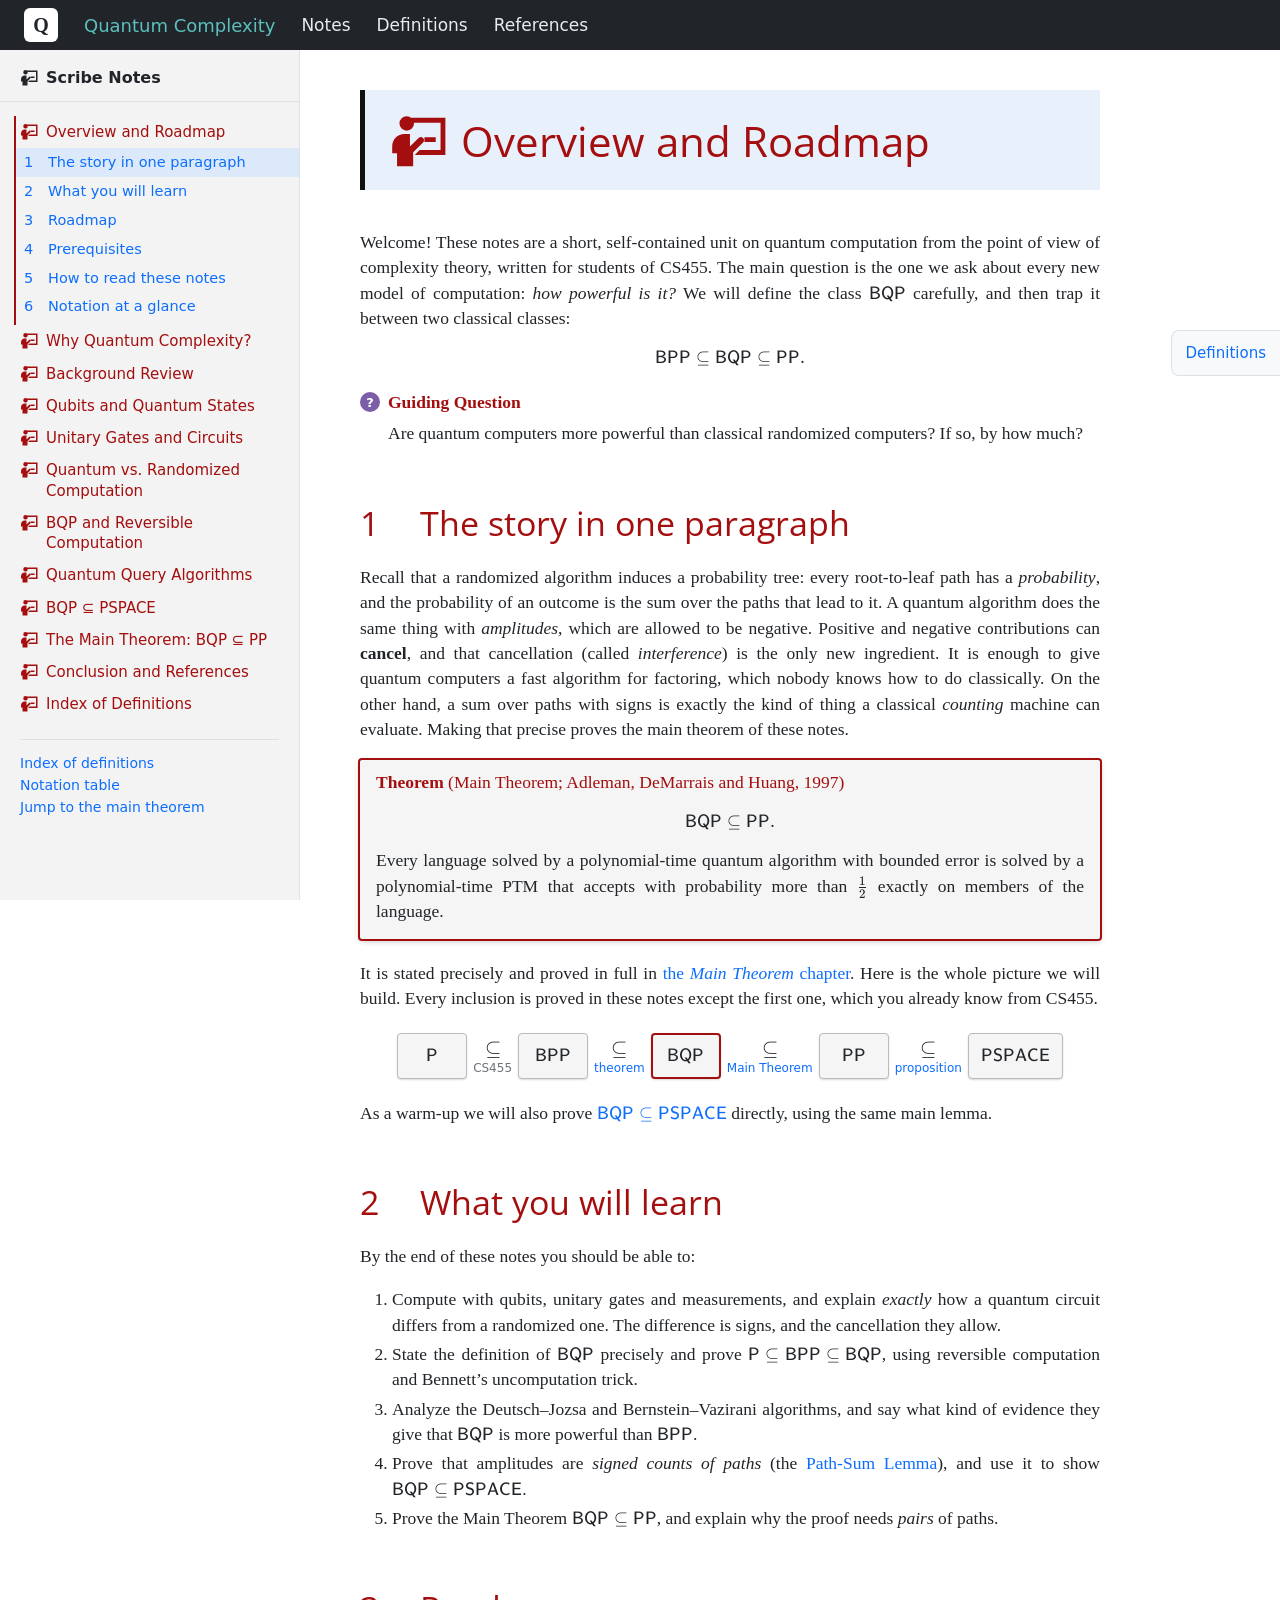
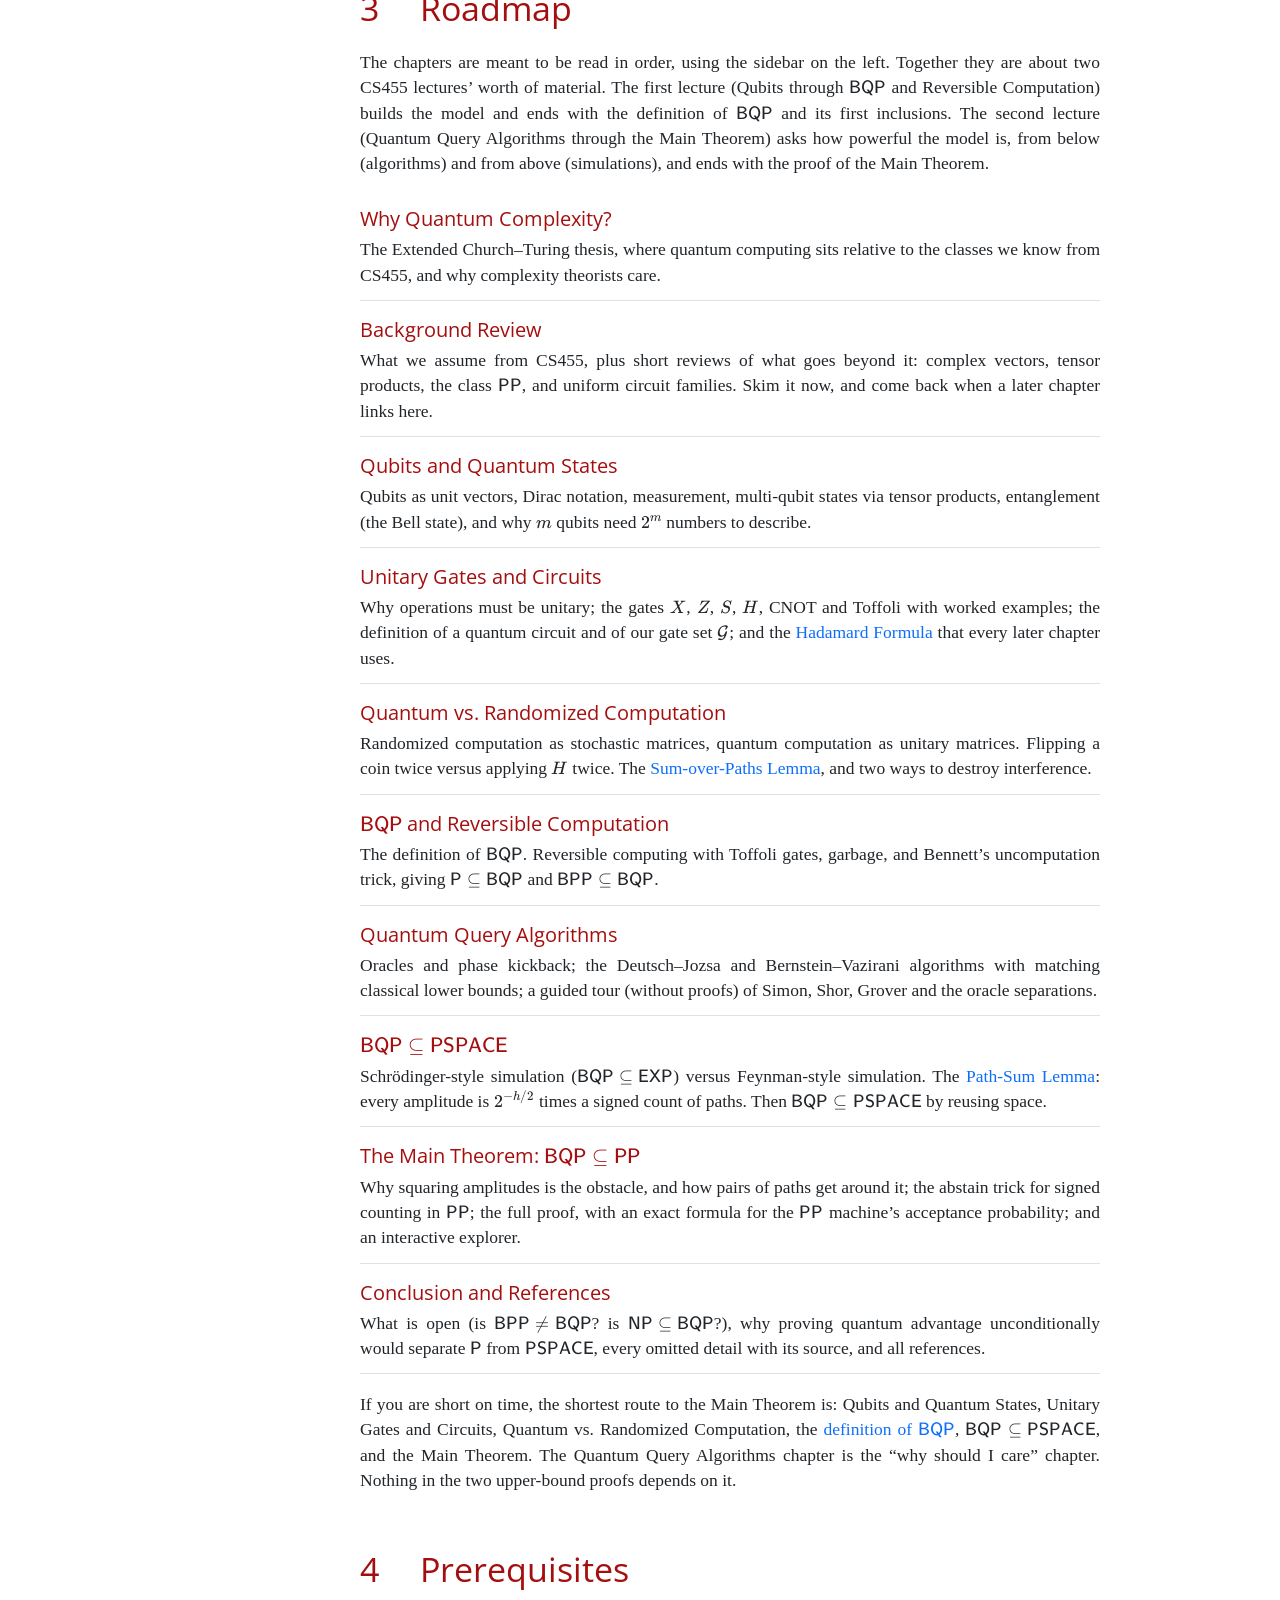
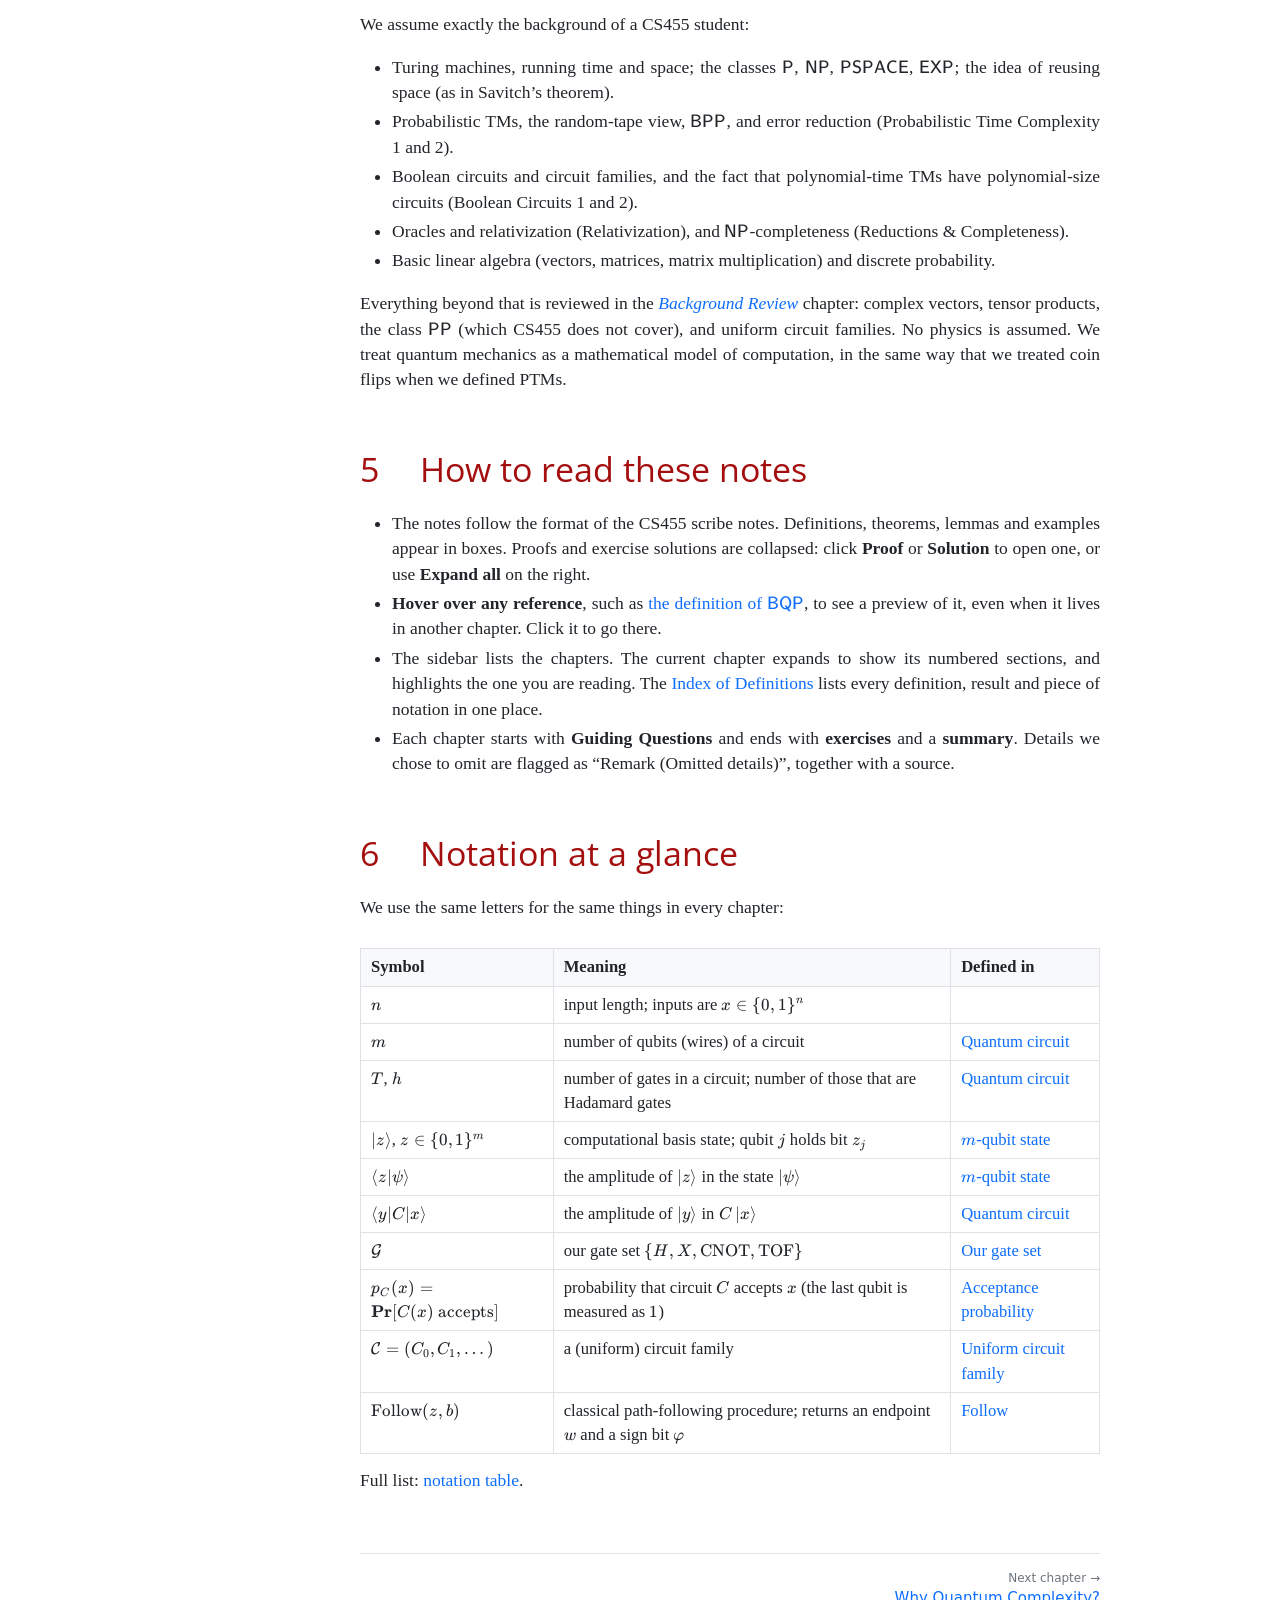
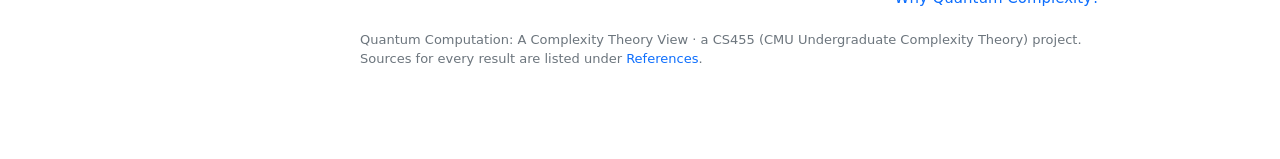
==== index.html @ de3cafcd "Remove scribe byline from chapter banners Co-Authored-By: Claude Opus 5.5 <noreply@anthropic.com> Cl" ====
<!DOCTYPE html>
<html lang="en">
<head>
  <meta charset="UTF-8">
  <meta name="viewport" content="width=device-width, initial-scale=1.0">
  <title>Quantum Computation: A Complexity Theory View</title>
  <link rel="icon" href="data:,">
  <link rel="stylesheet" href="assets/katex/katex.min.css">
  <link rel="stylesheet" href="assets/site.css?v=3">
  <script defer src="assets/katex/katex.min.js"></script>
  <script defer src="assets/katex/contrib/auto-render.min.js"></script>
  <script defer src="assets/site.js?v=3"></script>
</head>
<body>
<main><div class="content">

<header class="chapter-banner"><h1>Overview and Roadmap</h1></header>

<p>Welcome! These notes are a short, self-contained unit on quantum computation from the point of view of complexity theory, written for students of CS455. The main question is the one we ask about every new model of computation: <em>how powerful is it?</em> We will define the class $\mathsf{BQP}$ carefully, and then trap it between two classical classes:
$$\mathsf{BPP}\subseteq\mathsf{BQP}\subseteq\mathsf{PP}.$$</p>

<div class="box guide"><div class="box-title"><span class="label">Guiding Question</span></div><p>Are quantum computers more powerful than classical randomized computers? If so, by how much?</p></div>

<h2 id="story">The story in one paragraph</h2>
<p>
Recall that a randomized algorithm induces a probability tree: every root-to-leaf path has a <em>probability</em>, and the probability of an outcome is the sum over the paths that lead to it.
A quantum algorithm does the same thing with <em>amplitudes</em>, which are allowed to be negative. Positive and negative contributions can <strong>cancel</strong>, and that cancellation
(called <em>interference</em>) is the only new ingredient. It is enough to give quantum computers a fast algorithm for factoring, which nobody knows how to do classically.
On the other hand, a sum over paths with signs is exactly the kind of thing a classical <em>counting</em> machine can evaluate. Making that precise proves the main theorem of these notes.
</p>

<div class="box thm centerpiece" id="thm-main-preview">
  <div class="box-title"><span class="label">Theorem</span> <span class="name">(Main Theorem; Adleman, DeMarrais and Huang, 1997)</span></div>
  <p>$$\mathsf{BQP} \subseteq \mathsf{PP}.$$ Every language solved by a polynomial-time quantum algorithm with bounded error is
  solved by a polynomial-time PTM that accepts with probability more than $\tfrac12$ exactly on members of the language.</p>
</div>
<p>It is stated precisely and proved in full in <a href="pp.html">the <em>Main Theorem</em> chapter</a>. Here is the whole picture we will build. Every inclusion is proved in these notes except the first one, which you already know from CS455.</p>

<div class="chain" aria-label="P is contained in BPP, contained in BQP, contained in PP, contained in PSPACE">
  <div class="cls">$\mathsf{P}$</div>
  <div class="sub"><span class="sym">$\subseteq$</span>CS455</div>
  <div class="cls">$\mathsf{BPP}$</div>
  <div class="sub"><span class="sym">$\subseteq$</span><a href="bqp.html#thm-bpp-bqp">theorem</a></div>
  <div class="cls q">$\mathsf{BQP}$</div>
  <div class="sub star"><span class="sym">$\subseteq$</span><a href="pp.html#thm-main">Main Theorem</a></div>
  <div class="cls">$\mathsf{PP}$</div>
  <div class="sub"><span class="sym">$\subseteq$</span><a href="background.html#prop-pp-pspace">proposition</a></div>
  <div class="cls">$\mathsf{PSPACE}$</div>
</div>
<p>As a warm-up we will also prove <a href="pspace.html#thm-pspace">$\mathsf{BQP}\subseteq\mathsf{PSPACE}$</a> directly, using the same main lemma.</p>

<h2 id="what-you-learn">What you will learn</h2>
<p>By the end of these notes you should be able to:</p>
<ol>
  <li>Compute with qubits, unitary gates and measurements, and explain <em>exactly</em> how a quantum circuit differs from a randomized one. The difference is signs, and the cancellation they allow.</li>
  <li>State the definition of $\mathsf{BQP}$ precisely and prove $\mathsf{P} \subseteq \mathsf{BPP} \subseteq \mathsf{BQP}$, using reversible computation and Bennett&rsquo;s uncomputation trick.</li>
  <li>Analyze the Deutsch&ndash;Jozsa and Bernstein&ndash;Vazirani algorithms, and say what kind of evidence they give that $\mathsf{BQP}$ is more powerful than $\mathsf{BPP}$.</li>
  <li>Prove that amplitudes are <em>signed counts of paths</em> (the <a href="pspace.html#lem-pathsum">Path-Sum Lemma</a>), and use it to show $\mathsf{BQP} \subseteq \mathsf{PSPACE}$.</li>
  <li>Prove the Main Theorem $\mathsf{BQP} \subseteq \mathsf{PP}$, and explain why the proof needs <em>pairs</em> of paths.</li>
</ol>

<h2 id="roadmap">Roadmap</h2>
<p>
The chapters are meant to be read in order, using the sidebar on the left. Together they are about two CS455 lectures&rsquo; worth of material.
The first lecture (Qubits through $\mathsf{BQP}$ and Reversible Computation) builds the model and ends with the definition of $\mathsf{BQP}$ and its first inclusions.
The second lecture (Quantum Query Algorithms through the Main Theorem) asks how powerful the model is, from below (algorithms) and from above (simulations), and ends with the proof of the Main Theorem.
</p>

<ol class="outline">
  <li><h4><a href="intro.html">Why Quantum Complexity?</a></h4>
    <p>The Extended Church&ndash;Turing thesis, where quantum computing sits relative to the classes we know from CS455, and why complexity theorists care.</p></li>
  <li><h4><a href="background.html">Background Review</a></h4>
    <p>What we assume from CS455, plus short reviews of what goes beyond it: complex vectors, tensor products, the class $\mathsf{PP}$, and uniform circuit families. Skim it now, and come back when a later chapter links here.</p></li>
  <li><h4><a href="states.html">Qubits and Quantum States</a></h4>
    <p>Qubits as unit vectors, Dirac notation, measurement, multi-qubit states via tensor products, entanglement (the Bell state), and why $m$ qubits need $2^m$ numbers to describe.</p></li>
  <li><h4><a href="gates.html">Unitary Gates and Circuits</a></h4>
    <p>Why operations must be unitary; the gates $X$, $Z$, $S$, $H$, CNOT and Toffoli with worked examples; the definition of a quantum circuit and of our gate set $\mathcal G$; and the <a href="gates.html#lem-hadamard">Hadamard Formula</a> that every later chapter uses.</p></li>
  <li><h4><a href="interference.html">Quantum vs. Randomized Computation</a></h4>
    <p>Randomized computation as stochastic matrices, quantum computation as unitary matrices. Flipping a coin twice versus applying $H$ twice. The <a href="interference.html#lem-paths">Sum-over-Paths Lemma</a>, and two ways to destroy interference.</p></li>
  <li><h4><a href="bqp.html">$\mathsf{BQP}$ and Reversible Computation</a></h4>
    <p>The definition of $\mathsf{BQP}$. Reversible computing with Toffoli gates, garbage, and Bennett&rsquo;s uncomputation trick, giving $\mathsf{P}\subseteq\mathsf{BQP}$ and $\mathsf{BPP}\subseteq\mathsf{BQP}$.</p></li>
  <li><h4><a href="algorithms.html">Quantum Query Algorithms</a></h4>
    <p>Oracles and phase kickback; the Deutsch&ndash;Jozsa and Bernstein&ndash;Vazirani algorithms with matching classical lower bounds; a guided tour (without proofs) of Simon, Shor, Grover and the oracle separations.</p></li>
  <li><h4><a href="pspace.html">$\mathsf{BQP}\subseteq\mathsf{PSPACE}$</a></h4>
    <p>Schr&ouml;dinger-style simulation ($\mathsf{BQP}\subseteq\mathsf{EXP}$) versus Feynman-style simulation. The <a href="pspace.html#lem-pathsum">Path-Sum Lemma</a>: every amplitude is $2^{-h/2}$ times a signed count of paths. Then $\mathsf{BQP}\subseteq\mathsf{PSPACE}$ by reusing space.</p></li>
  <li><h4><a href="pp.html">The Main Theorem: $\mathsf{BQP}\subseteq\mathsf{PP}$</a></h4>
    <p>Why squaring amplitudes is the obstacle, and how pairs of paths get around it; the abstain trick for signed counting in $\mathsf{PP}$; the full proof, with an exact formula for the $\mathsf{PP}$ machine&rsquo;s acceptance probability; and an interactive explorer.</p></li>
  <li><h4><a href="conclusion.html">Conclusion and References</a></h4>
    <p>What is open (is $\mathsf{BPP} \ne \mathsf{BQP}$? is $\mathsf{NP}\subseteq\mathsf{BQP}$?), why proving quantum advantage unconditionally would separate $\mathsf{P}$ from $\mathsf{PSPACE}$, every omitted detail with its source, and all references.</p></li>
</ol>
<p>If you are short on time, the shortest route to the Main Theorem is: Qubits and Quantum States, Unitary Gates and Circuits, Quantum vs. Randomized Computation, the <a href="bqp.html#def-bqp">definition of $\mathsf{BQP}$</a>, $\mathsf{BQP}\subseteq\mathsf{PSPACE}$, and the Main Theorem.
The Quantum Query Algorithms chapter is the &ldquo;why should I care&rdquo; chapter. Nothing in the two upper-bound proofs depends on it.</p>

<h2 id="prerequisites">Prerequisites</h2>
<p>We assume exactly the background of a CS455 student:</p>
<ul>
  <li>Turing machines, running time and space; the classes $\mathsf{P}$, $\mathsf{NP}$, $\mathsf{PSPACE}$, $\mathsf{EXP}$; the idea of reusing space (as in Savitch&rsquo;s theorem).</li>
  <li>Probabilistic TMs, the random-tape view, $\mathsf{BPP}$, and error reduction (Probabilistic Time Complexity 1 and 2).</li>
  <li>Boolean circuits and circuit families, and the fact that polynomial-time TMs have polynomial-size circuits (Boolean Circuits 1 and 2).</li>
  <li>Oracles and relativization (Relativization), and $\mathsf{NP}$-completeness (Reductions &amp; Completeness).</li>
  <li>Basic linear algebra (vectors, matrices, matrix multiplication) and discrete probability.</li>
</ul>
<p>Everything beyond that is reviewed in the <a href="background.html"><em>Background Review</em></a> chapter: complex vectors, tensor products, the class $\mathsf{PP}$ (which CS455 does not cover), and uniform circuit families.
No physics is assumed. We treat quantum mechanics as a mathematical model of computation, in the same way that we treated coin flips when we defined PTMs.</p>

<h2 id="how-to-read">How to read these notes</h2>
<ul>
  <li>The notes follow the format of the CS455 scribe notes. Definitions, theorems, lemmas and examples appear in boxes. Proofs and exercise solutions are collapsed: click <strong>Proof</strong> or <strong>Solution</strong> to open one, or use <strong>Expand all</strong> on the right.</li>
  <li><strong>Hover over any reference</strong>, such as <a href="bqp.html#def-bqp">the definition of $\mathsf{BQP}$</a>, to see a preview of it, even when it lives in another chapter. Click it to go there.</li>
  <li>The sidebar lists the chapters. The current chapter expands to show its numbered sections, and highlights the one you are reading. The <a href="glossary.html">Index of Definitions</a> lists every definition, result and piece of notation in one place.</li>
  <li>Each chapter starts with <strong>Guiding Questions</strong> and ends with <strong>exercises</strong> and a <strong>summary</strong>. Details we chose to omit are flagged as &ldquo;Remark (Omitted details)&rdquo;, together with a source.</li>
</ul>

<h2 id="notation">Notation at a glance</h2>
<p>We use the same letters for the same things in every chapter:</p>
<div class="table-wrap"><table>
  <tr><th>Symbol</th><th>Meaning</th><th>Defined in</th></tr>
  <tr><td>$n$</td><td>input length; inputs are $x\in\{0,1\}^n$</td><td></td></tr>
  <tr><td>$m$</td><td>number of qubits (wires) of a circuit</td><td><a href="gates.html#def-circuit">Quantum circuit</a></td></tr>
  <tr><td>$T$, $h$</td><td>number of gates in a circuit; number of those that are Hadamard gates</td><td><a href="gates.html#def-circuit">Quantum circuit</a></td></tr>
  <tr><td>$\ket{z}$, $z\in\{0,1\}^m$</td><td>computational basis state; qubit $j$ holds bit $z_j$</td><td><a href="states.html#def-state">$m$-qubit state</a></td></tr>
  <tr><td>$\braket{z}{\psi}$</td><td>the amplitude of $\ket z$ in the state $\ket\psi$</td><td><a href="states.html#def-state">$m$-qubit state</a></td></tr>
  <tr><td>$\amp{y}{C}{x}$</td><td>the amplitude of $\ket y$ in $C\ket x$</td><td><a href="gates.html#def-circuit">Quantum circuit</a></td></tr>
  <tr><td>$\mathcal G$</td><td>our gate set $\{H, X, \mathrm{CNOT}, \mathrm{TOF}\}$</td><td><a href="gates.html#def-gateset">Our gate set</a></td></tr>
  <tr><td>$p_C(x) = \Pr[C(x)\text{ accepts}]$</td><td>probability that circuit $C$ accepts $x$ (the last qubit is measured as $1$)</td><td><a href="bqp.html#def-accept">Acceptance probability</a></td></tr>
  <tr><td>$\mathcal C = (C_0, C_1,\dots)$</td><td>a (uniform) circuit family</td><td><a href="background.html#def-uniform">Uniform circuit family</a></td></tr>
  <tr><td>$\mathrm{Follow}(z,b)$</td><td>classical path-following procedure; returns an endpoint $w$ and a sign bit $\varphi$</td><td><a href="pspace.html#def-follow">Follow</a></td></tr>
</table></div>
<p>Full list: <a href="glossary.html#notation">notation table</a>.</p>

</div></main>
</body>
</html>
---- assets/site.css ----
/* Quantum Computation: A Complexity Theory View
 * Styled after the CS455 Panda Notes scribe notes: dark top bar, chapter sidebar,
 * light-blue chapter banner, red numbered headings, gray statement boxes, collapsible proofs. */
@import url("https://fonts.googleapis.com/css2?family=Open+Sans:wght@400;600&display=swap");

:root {
  --red: #a40e0e;
  --blue: #0d6efd;
  --ink: #212529;
  --muted: #6c757d;
  --bar: #212529;
  --teal: #5bc0be;
  --side: #f3f3f3;
  --box: #f5f5f5;
  --banner: #e8f1fb;
  --line: #dee2e6;
  --purple: #7b5ea7;
  --pos: #1e7d46;
  --neg: #c0392b;
  --accent: var(--red);
  --text: var(--ink);
  --bg: #fff;
  --card: #f5f5f5;
  --border: #dee2e6;
  --accent-soft: rgba(13, 110, 253, 0.10);
  --heading-font: "Open Sans", "Segoe UI", system-ui, -apple-system, Roboto, "Helvetica Neue", Arial, sans-serif;
  --ui-font: system-ui, -apple-system, "Segoe UI", Roboto, "Helvetica Neue", Arial, sans-serif;
  --body-font: Times, "Times New Roman", "Nimbus Roman", serif;
  --bar-h: 50px;
  --side-w: 300px;
}
* { box-sizing: border-box; }
html { scroll-padding-top: calc(var(--bar-h) + 16px); }
body { margin: 0; background: #fff; color: var(--ink); font-family: var(--ui-font); font-size: 16px; }
a { color: var(--blue); text-decoration: none; }
a:hover { text-decoration: underline; }

/* ---------- top bar ---------- */
#topbar {
  position: fixed; top: 0; left: 0; right: 0; height: var(--bar-h); z-index: 40;
  background: var(--bar); display: flex; align-items: center; gap: 26px; padding: 0 24px;
  font-family: var(--ui-font);
}
#topbar .logo { width: 34px; height: 34px; border-radius: 6px; background: #fff; display: flex; align-items: center; justify-content: center; font-weight: 700; color: var(--bar); font-family: var(--body-font); font-size: 20px; }
#topbar .brand { color: var(--teal); font-size: 18px; font-weight: 500; }
#topbar a.nav { color: #e9ecef; font-size: 17px; }
#topbar a.nav:hover { color: #fff; text-decoration: none; }
#topbar .spacer { flex: 1; }
#menu-btn { display: none; background: none; border: 1px solid #555; color: #fff; border-radius: 6px; padding: 4px 10px; font-size: 15px; cursor: pointer; }

/* ---------- layout ---------- */
.layout { display: flex; padding-top: var(--bar-h); min-height: 100vh; }
#sidebar {
  width: var(--side-w); flex: 0 0 var(--side-w); background: var(--side);
  border-right: 1px solid var(--line); position: sticky; top: var(--bar-h);
  height: calc(100vh - var(--bar-h)); overflow-y: auto; padding: 0 0 40px; font-family: var(--ui-font); font-size: 15px;
}
#sidebar .side-head { display: flex; align-items: center; gap: 8px; font-weight: 600; font-size: 16px; padding: 18px 20px 14px; border-bottom: 1px solid var(--line); margin-bottom: 14px; }
#sidebar ul { list-style: none; margin: 0; padding: 0; }
#sidebar li.chap > a { display: flex; gap: 8px; align-items: flex-start; padding: 6px 12px 6px 20px; color: var(--red); line-height: 1.35; }
#sidebar li.chap > a svg { flex: 0 0 18px; margin-top: 2px; }
#sidebar li.chap > a:hover { text-decoration: none; background: rgba(0,0,0,.04); }
#sidebar li.chap.current { border-left: 2px solid var(--red); margin-left: 14px; }
#sidebar li.chap.current > a { padding-left: 4px; }
#sidebar ul.secs { padding: 0 0 4px 0; }
#sidebar ul.secs a { display: flex; gap: 10px; padding: 5px 8px 5px 8px; color: var(--blue); font-size: 14.5px; line-height: 1.3; }
#sidebar ul.secs a .n { min-width: 14px; }
#sidebar ul.secs a.active { background: #dbe9fb; }
#sidebar ul.secs a:hover { text-decoration: none; background: #e7f0fc; }
#sidebar .side-foot { margin: 18px 20px 0; padding-top: 12px; border-top: 1px solid var(--line); font-size: 14px; }
#sidebar .side-foot a { display: block; padding: 3px 0; }

main { flex: 1 1 auto; min-width: 0; padding: 40px 32px 90px; }
.content { max-width: 740px; margin: 0 auto 0 calc(max(0px, (100% - 740px) / 2 - 60px)); }

/* right floating tools (Expand all / Posts style) */
#rtools { position: fixed; right: 0; top: 330px; background: #f8f9fa; border: 1px solid var(--line); border-right: 0; border-radius: 8px 0 0 8px; padding: 10px 14px; font-size: 15px; z-index: 30; font-family: var(--ui-font); }
#rtools a { display: block; padding: 3px 0; cursor: pointer; }

@media (max-width: 1100px) { #rtools { display: none; } .content { margin: 0 auto; } }
@media (max-width: 900px) {
  #menu-btn { display: block; }
  #topbar a.nav.hide-sm { display: none; }
  #sidebar { position: fixed; z-index: 35; left: 0; transform: translateX(-100%); transition: transform .2s; box-shadow: 2px 0 12px rgba(0,0,0,.2); }
  body.nav-open #sidebar { transform: none; }
  main { padding: 28px 16px 64px; }
}

/* ---------- chapter banner ---------- */
.chapter-banner { background: var(--banner); border-left: 5px solid #111; padding: 26px 24px 22px; margin: 0 0 40px; display: grid; grid-template-columns: 58px 1fr; column-gap: 14px; align-items: center; }
.chapter-banner svg { grid-row: 1; color: var(--red); }
.chapter-banner h1 { grid-column: 2; margin: 0; font-family: var(--heading-font); font-weight: 400; color: var(--red); font-size: 2.6rem; line-height: 1.15; }
.chapter-banner .byline { grid-column: 2; font-family: var(--heading-font); color: #333; font-size: 1.05rem; margin-top: 12px; line-height: 1.6; }

/* ---------- body text ---------- */
.content { font-family: var(--body-font); font-size: 17.5px; line-height: 1.45; }
.content p, .content li { text-align: justify; hyphens: auto; }
.content p { margin: 0 0 14px; }
.content ul, .content ol { padding-left: 32px; }
.content li { margin: 4px 0; }
.content blockquote { margin: 12px 0 16px; padding: 2px 0 2px 18px; border-left: 4px solid var(--line); font-style: italic; }

/* numbered headings like "1   Introduction", "3.1  Why the model matters" */
.content { counter-reset: sec; }
.content h2 { counter-increment: sec; counter-reset: sub; font-family: var(--heading-font); font-weight: 400; color: var(--red); font-size: 2.1rem; line-height: 1.2; margin: 56px 0 22px; }
.content h2::before { content: counter(sec); display: inline-block; min-width: 60px; }
.content h3 { counter-increment: sub; font-family: var(--heading-font); font-weight: 400; color: var(--red); font-size: 1.6rem; margin: 36px 0 16px; }
.content h3::before { content: counter(sec) "." counter(sub); display: inline-block; min-width: 60px; }
.content h2.nonum::before, .content h3.nonum::before { content: none; }
.content h4 { font-family: var(--body-font); font-size: 1.05rem; margin: 18px 0 8px; }

/* ---------- statement blocks (Definition, Theorem, ...) ---------- */
.box {
  background: var(--box); border-radius: 2px; padding: 10px 16px 6px; margin: 18px 0 22px;
  box-shadow: 0 1px 3px rgba(0,0,0,.25), 0 1px 1px rgba(0,0,0,.08); scroll-margin-top: calc(var(--bar-h) + 16px);
}
.box > .box-title { margin-bottom: 4px; color: var(--red); }
.box > .box-title .label { font-weight: bold; color: var(--red); }
.box > .box-title .name { color: var(--red); }
.box > .box-title a { color: inherit; }
.box p:last-child { margin-bottom: 8px; }
.box.ex, .box.rem, .box.intu, .box.omit { background: #fff; box-shadow: none; border: 1px solid var(--line); }
.box.guide { background: none; box-shadow: none; padding: 0 0 0 0; margin: 18px 0 24px; }
.box.guide > .box-title { display: flex; align-items: center; gap: 8px; }
.box.guide > .box-title::before { content: "?"; display: inline-flex; width: 20px; height: 20px; border-radius: 50%; background: var(--purple); color: #fff; font: bold 13px var(--ui-font); align-items: center; justify-content: center; }
.box.guide > p { margin: 6px 0 0 28px; }
.box.thm.centerpiece { box-shadow: 0 0 0 2px var(--red), 0 2px 6px rgba(0,0,0,.25); }
.box:target, .box.flash { animation: flash 1.6s ease-out; }
@keyframes flash { 0% { box-shadow: 0 0 0 4px rgba(13,110,253,.45); } 100% { box-shadow: 0 1px 3px rgba(0,0,0,.25); } }

/* ---------- proofs / solutions (collapsible, like the course notes) ---------- */
.proof { margin: 4px 0 22px; padding: 0 0 0 14px; border-left: 1px solid #999; }
.proof > .proof-toggle { display: flex; align-items: center; gap: 8px; background: none; border: 0; padding: 2px 0; cursor: pointer; font: bold 1rem var(--body-font); color: var(--red); }
.proof > .proof-toggle::before { content: ""; width: 7px; height: 7px; border-right: 2px solid #333; border-bottom: 2px solid #333; transform: rotate(45deg); margin: 0 4px 4px 2px; transition: transform .15s; }
.proof.collapsed > .proof-toggle::before { transform: rotate(-45deg); margin-bottom: 0; }
.proof.collapsed > .proof-body { display: none; }
.proof > .proof-body { padding-top: 4px; }
.qed { float: right; color: var(--muted); }
.proof-body::after { content: ""; display: block; clear: both; }
.box .proof { margin-bottom: 8px; }

/* pseudocode, centered, bold keywords, like the course's "def M(x):" blocks */
.pseudo { display: table; margin: 14px auto 18px; font-family: var(--body-font); line-height: 1.6; text-align: left; }
.pseudo div { white-space: nowrap; }
.pseudo .i1 { padding-left: 2em; } .pseudo .i2 { padding-left: 4em; } .pseudo .i3 { padding-left: 6em; }
.pseudo b { font-weight: bold; }
.pseudo .cm { color: var(--muted); font-style: italic; }

/* display math */
.katex { font-size: 1.05em; }
.katex-display { margin: .7em 0; overflow-x: auto; overflow-y: hidden; padding: 2px 0; }
.eq-tag { float: right; color: var(--muted); }

/* tables */
.table-wrap { overflow-x: auto; }
table { border-collapse: collapse; margin: 14px 0; font-size: 0.95em; }
th, td { border: 1px solid var(--line); padding: 6px 10px; text-align: left; vertical-align: top; }
th { background: #f8f9fa; }
td p, td li { text-align: left; }

/* figures */
figure { margin: 22px 0; text-align: center; }
figure svg { max-width: 100%; height: auto; }
figcaption { color: #555; font-size: 0.92em; margin-top: 6px; text-align: center; }
.circuit svg text { font-family: KaTeX_Main, Times, serif; }

/* class inclusion chain */
.chain { display: flex; flex-wrap: wrap; align-items: stretch; justify-content: center; margin: 22px 0; font-family: var(--ui-font); }
.chain .cls { border: 1px solid #bbb; border-radius: 4px; padding: 8px 12px; background: var(--box); text-align: center; min-width: 70px; display: flex; align-items: center; justify-content: center; box-shadow: 0 1px 2px rgba(0,0,0,.15); }
.chain .cls.q { border: 2px solid var(--red); }
.chain .sub { display: flex; flex-direction: column; align-items: center; justify-content: center; padding: 0 6px; font-size: 12px; color: var(--muted); max-width: 120px; text-align: center; line-height: 1.25; }
.chain .sub .sym { font-size: 20px; color: var(--ink); }

/* two-column cards */
.two-col { display: grid; grid-template-columns: 1fr 1fr; gap: 16px; margin: 12px 0 18px; }
@media (max-width: 640px) { .two-col { grid-template-columns: 1fr; } }
.card { background: #fff; border: 1px solid var(--line); padding: 10px 14px; }
.card h4 { margin: 0 0 4px; color: var(--red); }
.card p { text-align: left; }

/* chapter list on the overview */
ol.outline { list-style: none; padding: 0; }
ol.outline > li { padding: 10px 0 12px; border-bottom: 1px solid var(--line); }
ol.outline > li h4 { margin: 0 0 4px; font-family: var(--heading-font); font-weight: 400; font-size: 1.25rem; }
ol.outline > li h4 a { color: var(--red); }
ol.outline > li p { margin: 2px 0 0; }

/* pager */
.pager { display: flex; justify-content: space-between; gap: 16px; margin-top: 60px; padding-top: 16px; border-top: 1px solid var(--line); font-family: var(--ui-font); font-size: 15px; }
.pager a { display: block; max-width: 48%; }
.pager a .dir { display: block; color: var(--muted); font-size: 12px; }
.pager .next { text-align: right; margin-left: auto; }
footer.site-foot { margin-top: 22px; color: var(--muted); font-size: 13px; font-family: var(--ui-font); }

/* hover previews */
#preview { position: absolute; z-index: 100; max-width: min(560px, 92vw); max-height: 60vh; overflow: auto; background: #fff; border: 1px solid #ccc; border-radius: 4px; box-shadow: 0 8px 28px rgba(0,0,0,.2); padding: 6px 12px; font-family: var(--body-font); font-size: 16.5px; line-height: 1.4; display: none; }
#preview .pv-src { font-family: var(--ui-font); font-size: 12px; color: var(--muted); margin: 4px 0; }
#preview .proof { display: none; }

/* glossary */
.gloss dt { font-weight: bold; margin-top: 12px; }
.gloss dd { margin: 2px 0 0 20px; }
.gloss .where { font-family: var(--ui-font); font-size: 14px; }

/* misc */
.muted { color: var(--muted); }
.small { font-size: 0.9em; }
.pos { color: var(--pos); font-weight: bold; }
.neg { color: var(--neg); font-weight: bold; }
code { font-family: ui-monospace, Menlo, Consolas, monospace; font-size: 0.85em; background: #f6f6f6; border: 1px solid #e5e5e5; border-radius: 3px; padding: 0 4px; }

/* path explorer */
.explorer { border: 1px solid #bbb; background: #fafafa; padding: 14px 16px; margin: 24px 0; font-family: var(--ui-font); font-size: 14.5px; line-height: 1.45; box-shadow: 0 1px 3px rgba(0,0,0,.15); }
.explorer p { text-align: left; }
.explorer h4 { margin: 0 0 8px; font-family: var(--body-font); font-size: 1.1rem; color: var(--red); }
.explorer .controls { display: flex; flex-wrap: wrap; gap: 10px; align-items: end; margin-bottom: 10px; }
.explorer label { display: flex; flex-direction: column; font-size: 12.5px; color: var(--muted); gap: 3px; }
.explorer select, .explorer input, .explorer textarea, .explorer button { font: inherit; color: var(--ink); background: #fff; border: 1px solid #ccc; border-radius: 4px; padding: 5px 8px; }
.explorer textarea { width: 100%; min-height: 58px; font-family: ui-monospace, Menlo, Consolas, monospace; font-size: 13.5px; }
.explorer button { background: var(--blue); color: #fff; border-color: var(--blue); cursor: pointer; }
.explorer .err { color: var(--neg); margin: 6px 0; }
.explorer .panel { margin-top: 12px; }
.explorer .panel h5 { margin: 6px 0; font-size: 14px; }
.explorer table { font-family: ui-monospace, Menlo, Consolas, monospace; font-size: 12.5px; background: #fff; }
.explorer td.c, .explorer th.c { text-align: center; }
.explorer .scroll { max-height: 320px; overflow: auto; border: 1px solid var(--line); }
.explorer .scroll table { margin: 0; }
.explorer .summary { background: #fff; border: 1px solid var(--line); padding: 8px 12px; }
.explorer .summary div { margin: 2px 0; }
@media (max-width: 760px) {
  .pseudo { display: block; max-width: 100%; overflow-x: auto; margin-left: 0; margin-right: 0; }
  .chapter-banner { grid-template-columns: 40px 1fr; padding: 18px 14px; }
  .chapter-banner svg { width: 40px; height: 36px; }
  .chapter-banner h1 { font-size: 1.9rem; }
  .content h2 { font-size: 1.6rem; } .content h2::before, .content h3::before { min-width: 40px; }
}
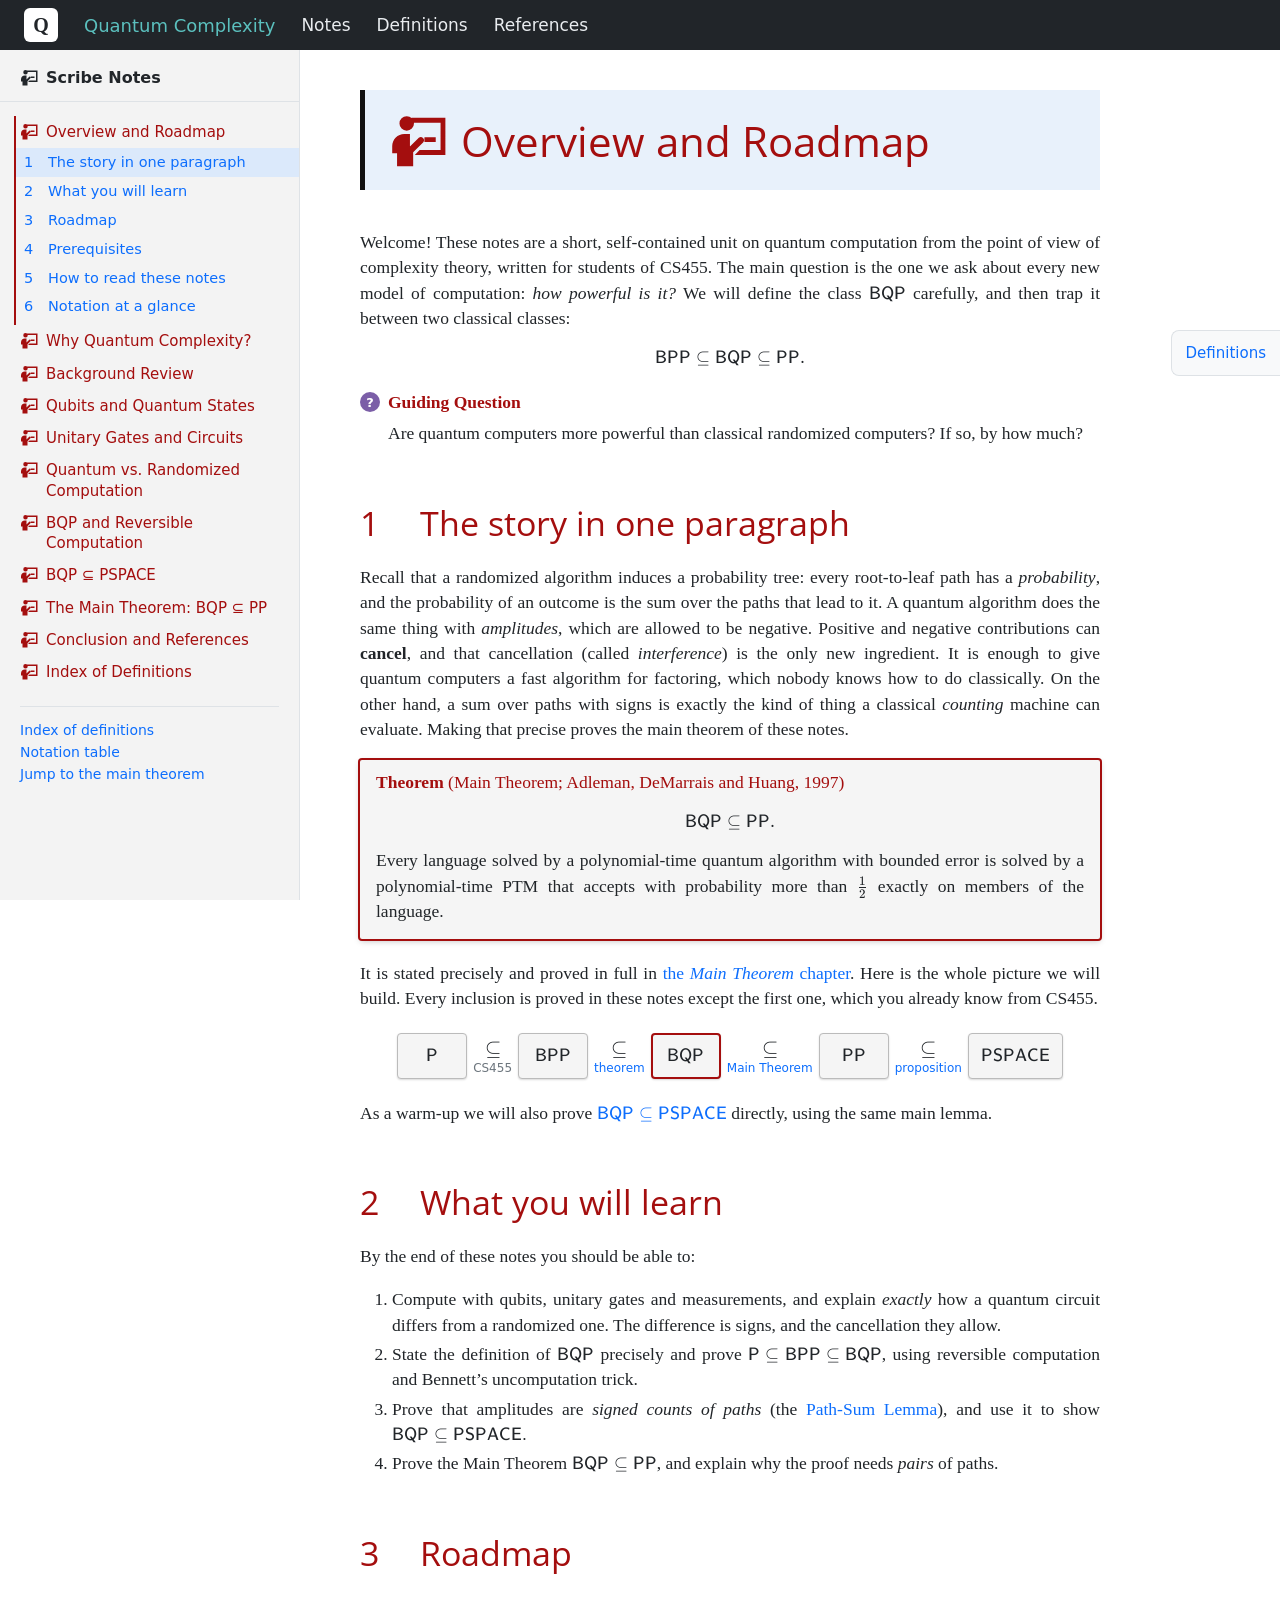
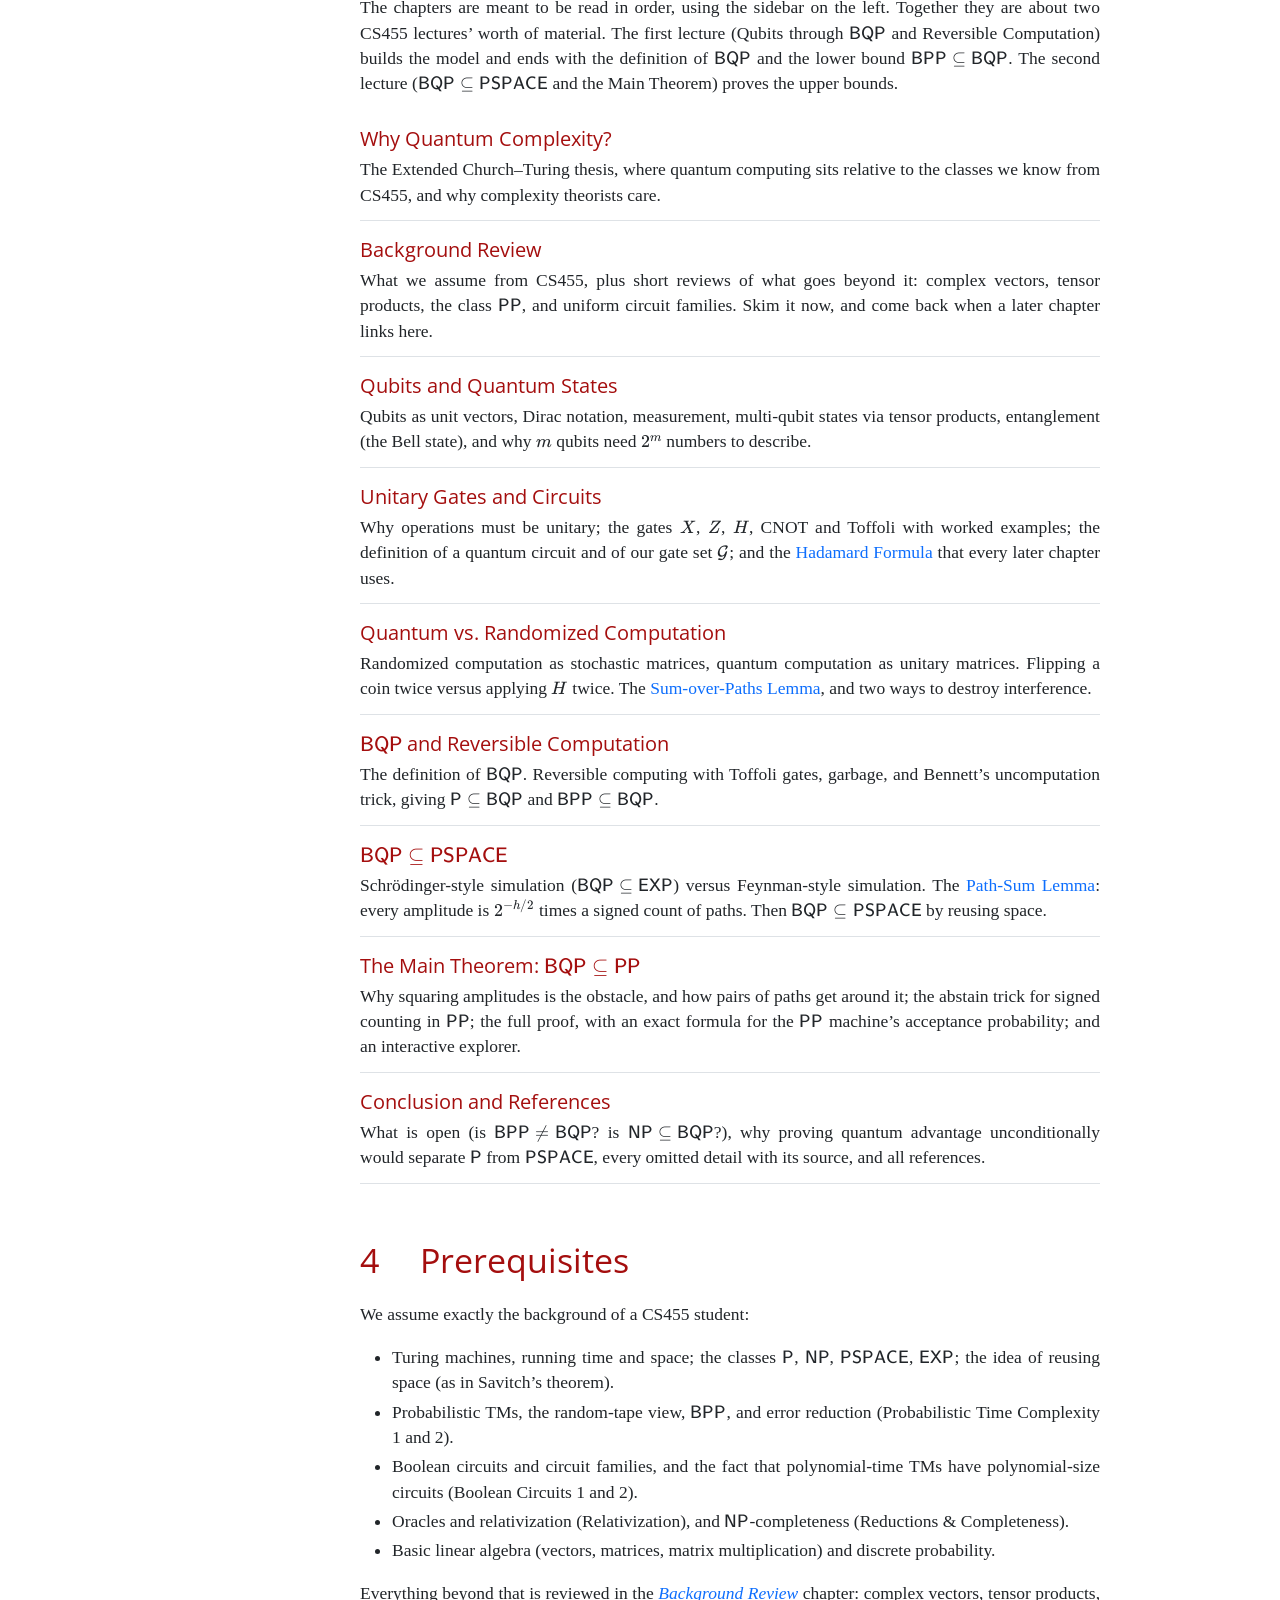
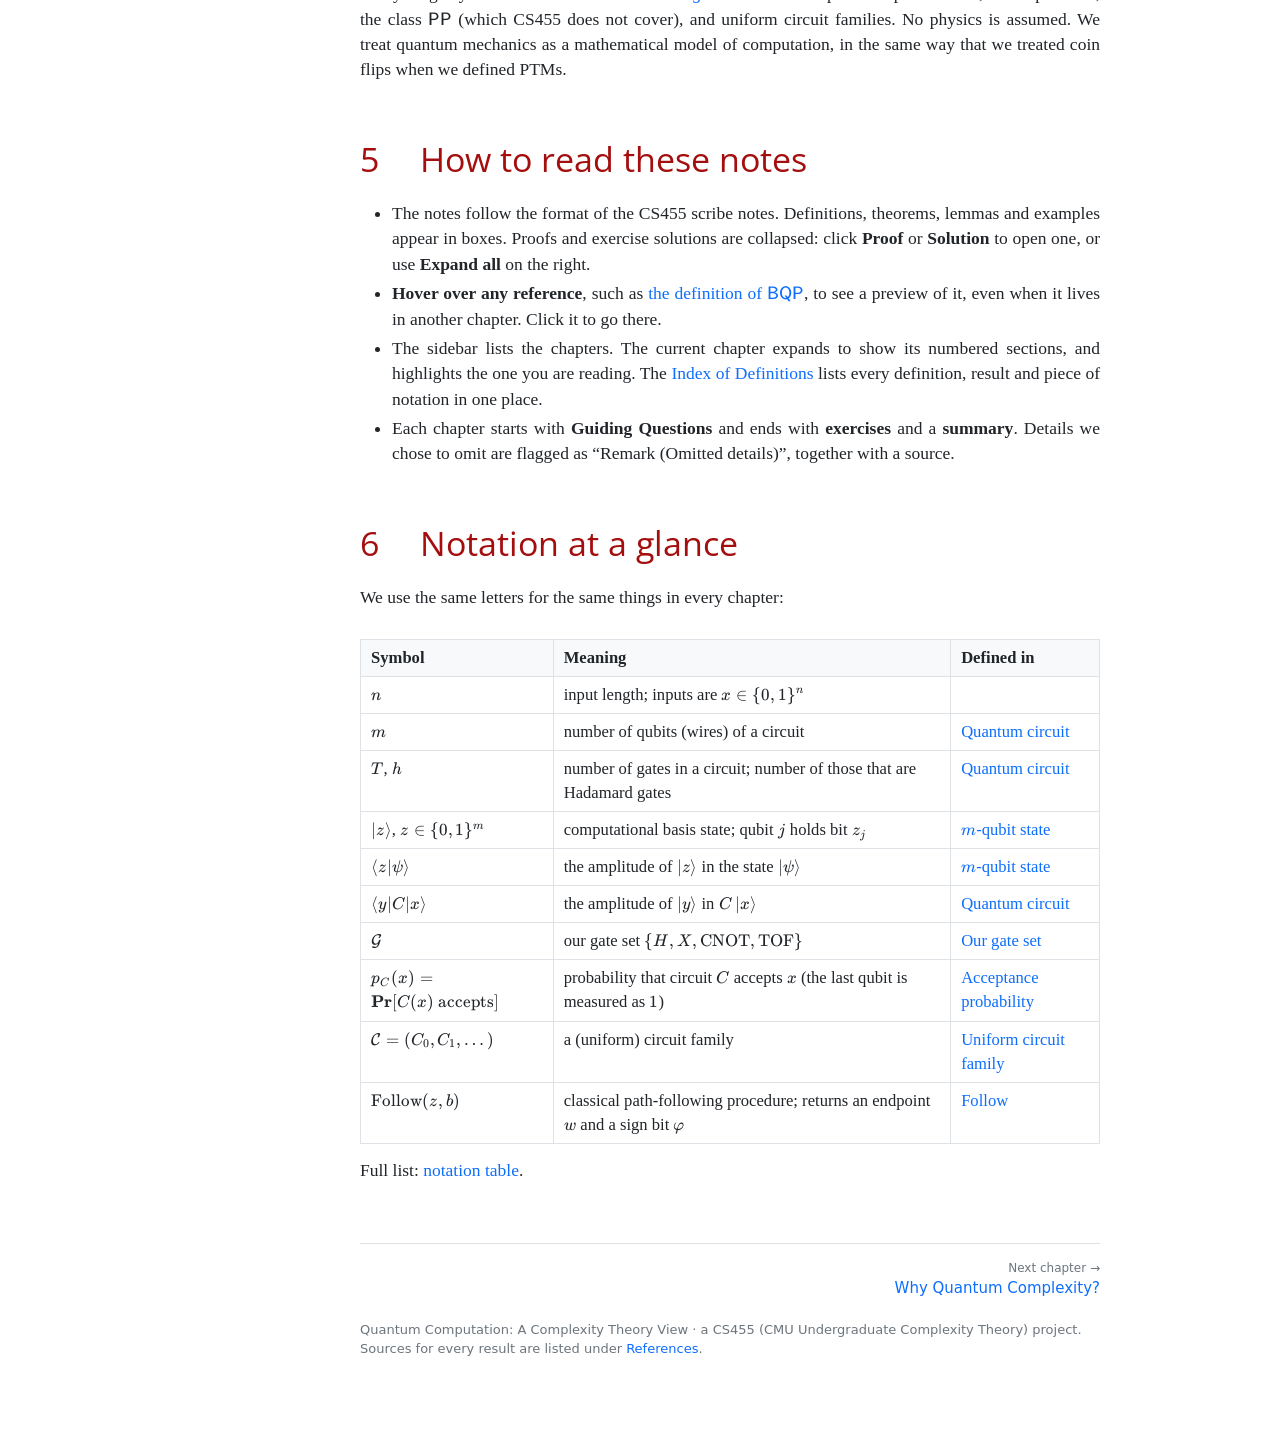
==== commit fa40c007: "Trim notes to about two to two-and-a-half lectures Remove the Quantum Query Algorithms chapter (evid" ====
--- a/index.html
+++ b/index.html
@@ -6,10 +6,10 @@
   <title>Quantum Computation: A Complexity Theory View</title>
   <link rel="icon" href="data:,">
   <link rel="stylesheet" href="assets/katex/katex.min.css">
-  <link rel="stylesheet" href="assets/site.css?v=3">
+  <link rel="stylesheet" href="assets/site.css?v=4">
   <script defer src="assets/katex/katex.min.js"></script>
   <script defer src="assets/katex/contrib/auto-render.min.js"></script>
-  <script defer src="assets/site.js?v=3"></script>
+  <script defer src="assets/site.js?v=4"></script>
 </head>
 <body>
 <main><div class="content">
@@ -54,7 +54,6 @@
 <ol>
   <li>Compute with qubits, unitary gates and measurements, and explain <em>exactly</em> how a quantum circuit differs from a randomized one. The difference is signs, and the cancellation they allow.</li>
   <li>State the definition of $\mathsf{BQP}$ precisely and prove $\mathsf{P} \subseteq \mathsf{BPP} \subseteq \mathsf{BQP}$, using reversible computation and Bennett&rsquo;s uncomputation trick.</li>
-  <li>Analyze the Deutsch&ndash;Jozsa and Bernstein&ndash;Vazirani algorithms, and say what kind of evidence they give that $\mathsf{BQP}$ is more powerful than $\mathsf{BPP}$.</li>
   <li>Prove that amplitudes are <em>signed counts of paths</em> (the <a href="pspace.html#lem-pathsum">Path-Sum Lemma</a>), and use it to show $\mathsf{BQP} \subseteq \mathsf{PSPACE}$.</li>
   <li>Prove the Main Theorem $\mathsf{BQP} \subseteq \mathsf{PP}$, and explain why the proof needs <em>pairs</em> of paths.</li>
 </ol>
@@ -62,8 +61,8 @@
 <h2 id="roadmap">Roadmap</h2>
 <p>
 The chapters are meant to be read in order, using the sidebar on the left. Together they are about two CS455 lectures&rsquo; worth of material.
-The first lecture (Qubits through $\mathsf{BQP}$ and Reversible Computation) builds the model and ends with the definition of $\mathsf{BQP}$ and its first inclusions.
-The second lecture (Quantum Query Algorithms through the Main Theorem) asks how powerful the model is, from below (algorithms) and from above (simulations), and ends with the proof of the Main Theorem.
+The first lecture (Qubits through $\mathsf{BQP}$ and Reversible Computation) builds the model and ends with the definition of $\mathsf{BQP}$ and the lower bound $\mathsf{BPP}\subseteq\mathsf{BQP}$.
+The second lecture ($\mathsf{BQP}\subseteq\mathsf{PSPACE}$ and the Main Theorem) proves the upper bounds.
 </p>
 
 <ol class="outline">
@@ -74,13 +73,11 @@
   <li><h4><a href="states.html">Qubits and Quantum States</a></h4>
     <p>Qubits as unit vectors, Dirac notation, measurement, multi-qubit states via tensor products, entanglement (the Bell state), and why $m$ qubits need $2^m$ numbers to describe.</p></li>
   <li><h4><a href="gates.html">Unitary Gates and Circuits</a></h4>
-    <p>Why operations must be unitary; the gates $X$, $Z$, $S$, $H$, CNOT and Toffoli with worked examples; the definition of a quantum circuit and of our gate set $\mathcal G$; and the <a href="gates.html#lem-hadamard">Hadamard Formula</a> that every later chapter uses.</p></li>
+    <p>Why operations must be unitary; the gates $X$, $Z$, $H$, CNOT and Toffoli with worked examples; the definition of a quantum circuit and of our gate set $\mathcal G$; and the <a href="gates.html#lem-hadamard">Hadamard Formula</a> that every later chapter uses.</p></li>
   <li><h4><a href="interference.html">Quantum vs. Randomized Computation</a></h4>
     <p>Randomized computation as stochastic matrices, quantum computation as unitary matrices. Flipping a coin twice versus applying $H$ twice. The <a href="interference.html#lem-paths">Sum-over-Paths Lemma</a>, and two ways to destroy interference.</p></li>
   <li><h4><a href="bqp.html">$\mathsf{BQP}$ and Reversible Computation</a></h4>
     <p>The definition of $\mathsf{BQP}$. Reversible computing with Toffoli gates, garbage, and Bennett&rsquo;s uncomputation trick, giving $\mathsf{P}\subseteq\mathsf{BQP}$ and $\mathsf{BPP}\subseteq\mathsf{BQP}$.</p></li>
-  <li><h4><a href="algorithms.html">Quantum Query Algorithms</a></h4>
-    <p>Oracles and phase kickback; the Deutsch&ndash;Jozsa and Bernstein&ndash;Vazirani algorithms with matching classical lower bounds; a guided tour (without proofs) of Simon, Shor, Grover and the oracle separations.</p></li>
   <li><h4><a href="pspace.html">$\mathsf{BQP}\subseteq\mathsf{PSPACE}$</a></h4>
     <p>Schr&ouml;dinger-style simulation ($\mathsf{BQP}\subseteq\mathsf{EXP}$) versus Feynman-style simulation. The <a href="pspace.html#lem-pathsum">Path-Sum Lemma</a>: every amplitude is $2^{-h/2}$ times a signed count of paths. Then $\mathsf{BQP}\subseteq\mathsf{PSPACE}$ by reusing space.</p></li>
   <li><h4><a href="pp.html">The Main Theorem: $\mathsf{BQP}\subseteq\mathsf{PP}$</a></h4>
@@ -88,8 +85,6 @@
   <li><h4><a href="conclusion.html">Conclusion and References</a></h4>
     <p>What is open (is $\mathsf{BPP} \ne \mathsf{BQP}$? is $\mathsf{NP}\subseteq\mathsf{BQP}$?), why proving quantum advantage unconditionally would separate $\mathsf{P}$ from $\mathsf{PSPACE}$, every omitted detail with its source, and all references.</p></li>
 </ol>
-<p>If you are short on time, the shortest route to the Main Theorem is: Qubits and Quantum States, Unitary Gates and Circuits, Quantum vs. Randomized Computation, the <a href="bqp.html#def-bqp">definition of $\mathsf{BQP}$</a>, $\mathsf{BQP}\subseteq\mathsf{PSPACE}$, and the Main Theorem.
-The Quantum Query Algorithms chapter is the &ldquo;why should I care&rdquo; chapter. Nothing in the two upper-bound proofs depends on it.</p>
 
 <h2 id="prerequisites">Prerequisites</h2>
 <p>We assume exactly the background of a CS455 student:</p>
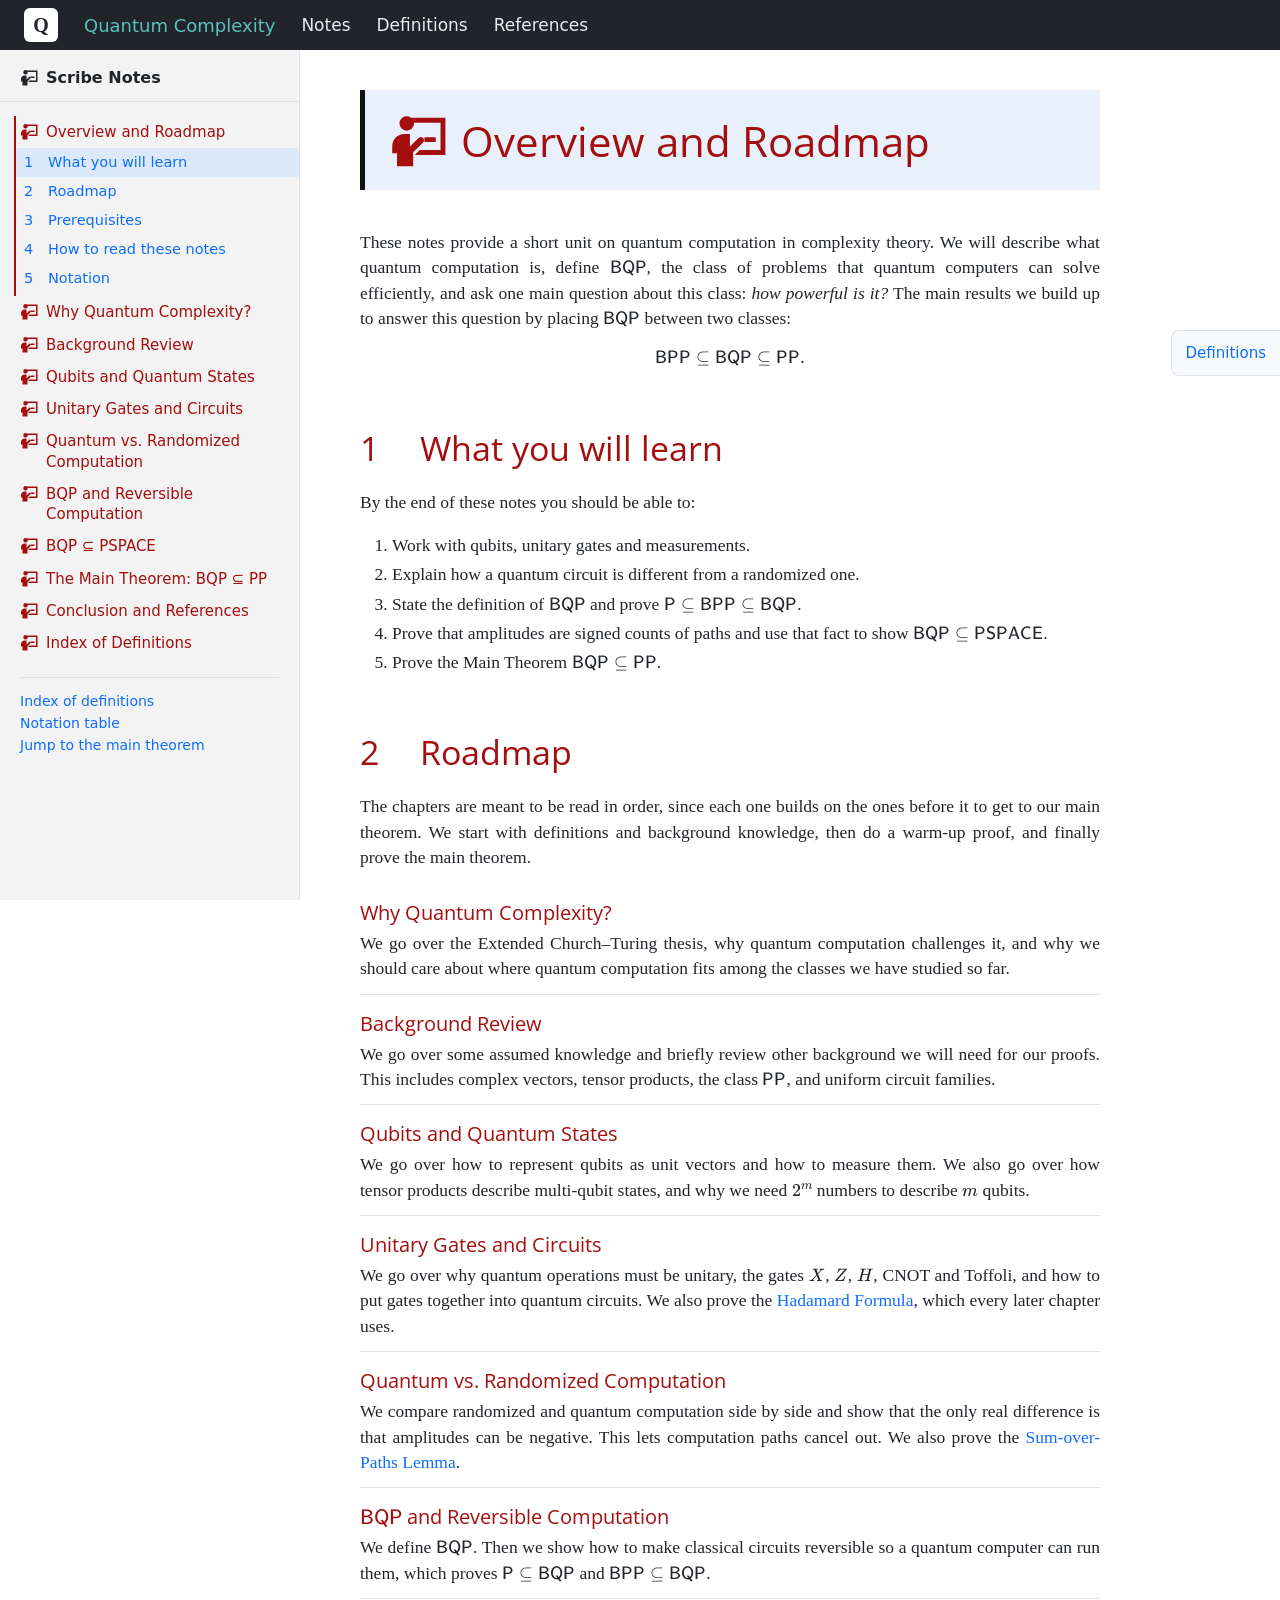
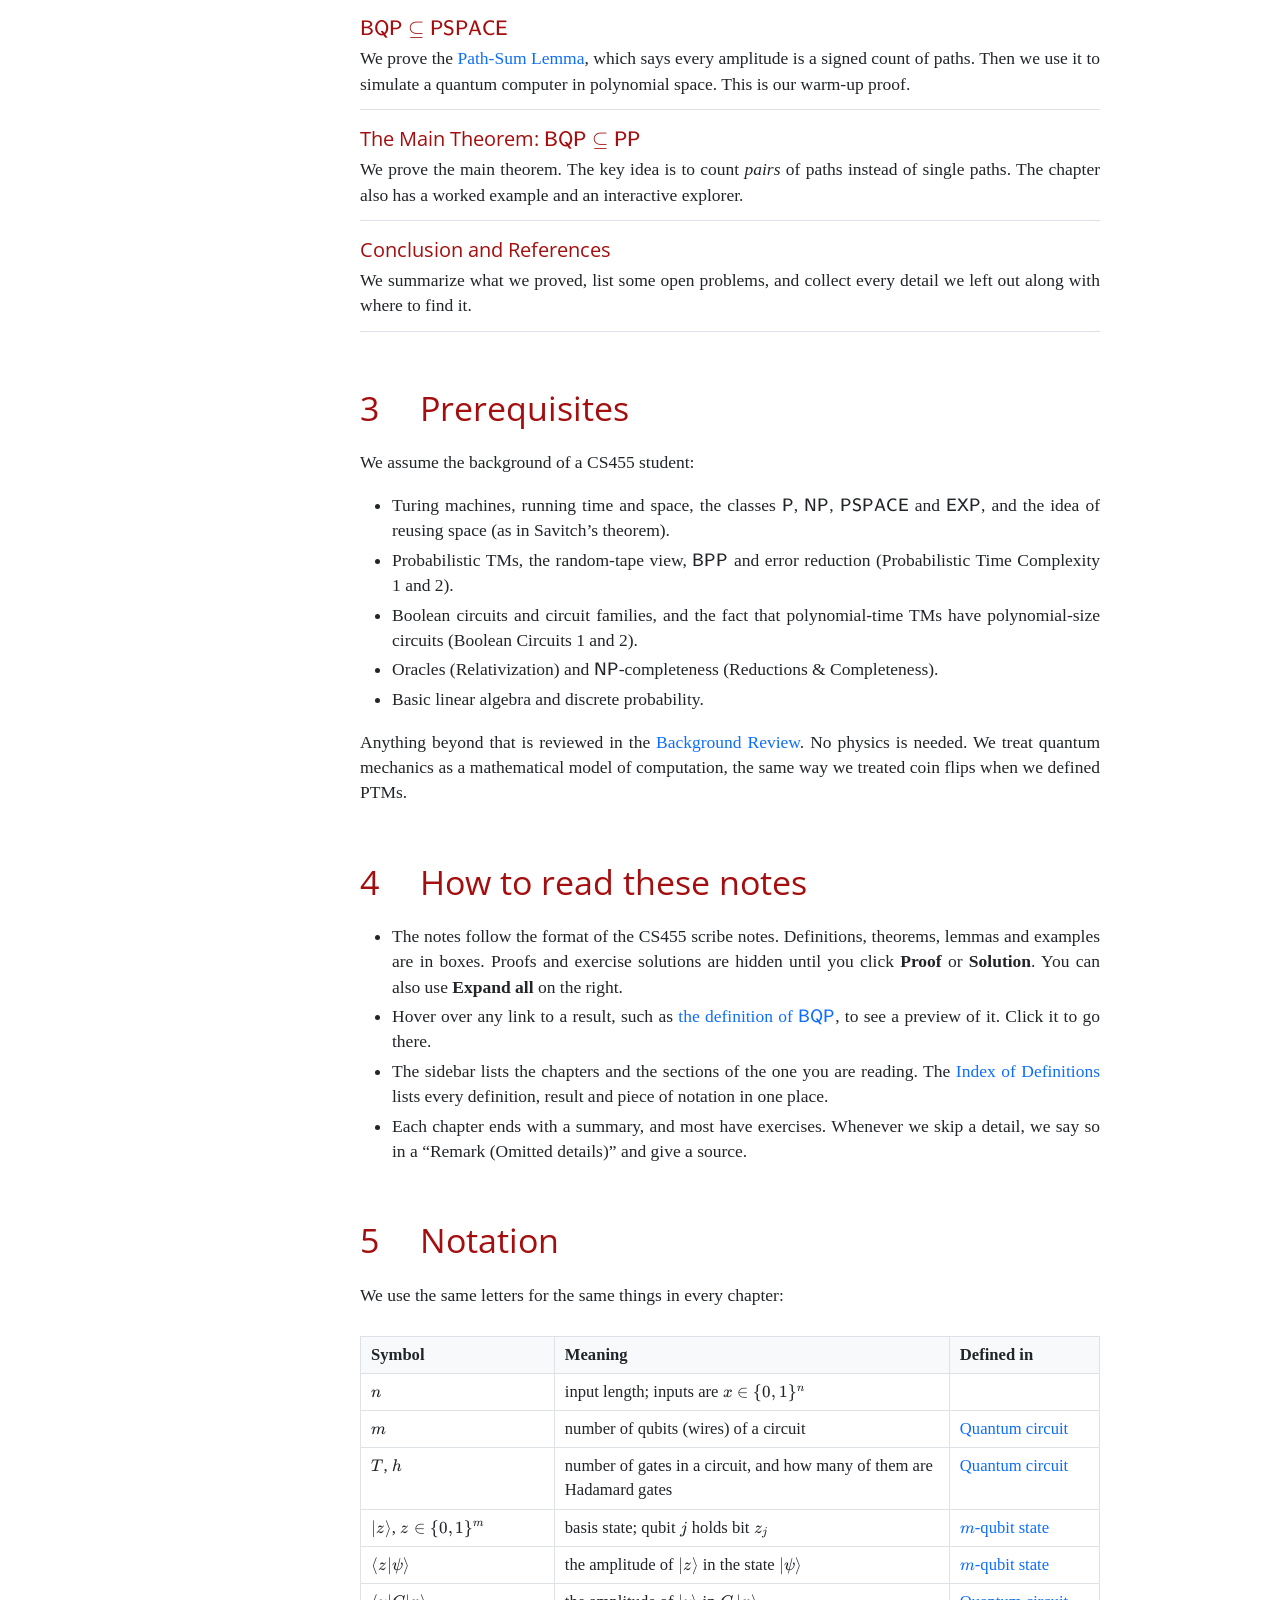
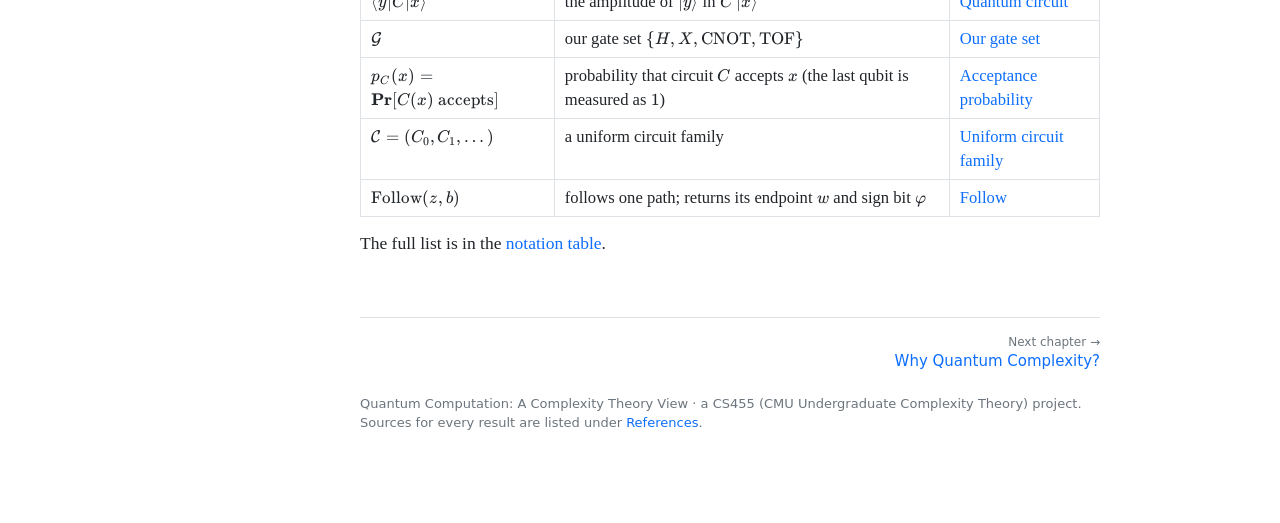
==== commit 28d7682b: "Rewrite all chapters in plainer language; remove guiding questions Co-Authored-By: Claude Opus 5.5 <" ====
--- a/index.html
+++ b/index.html
@@ -6,122 +6,92 @@
   <title>Quantum Computation: A Complexity Theory View</title>
   <link rel="icon" href="data:,">
   <link rel="stylesheet" href="assets/katex/katex.min.css">
-  <link rel="stylesheet" href="assets/site.css?v=4">
+  <link rel="stylesheet" href="assets/site.css?v=5">
   <script defer src="assets/katex/katex.min.js"></script>
   <script defer src="assets/katex/contrib/auto-render.min.js"></script>
-  <script defer src="assets/site.js?v=4"></script>
+  <script defer src="assets/site.js?v=5"></script>
 </head>
 <body>
 <main><div class="content">
 
 <header class="chapter-banner"><h1>Overview and Roadmap</h1></header>
 
-<p>Welcome! These notes are a short, self-contained unit on quantum computation from the point of view of complexity theory, written for students of CS455. The main question is the one we ask about every new model of computation: <em>how powerful is it?</em> We will define the class $\mathsf{BQP}$ carefully, and then trap it between two classical classes:
+<p>These notes provide a short unit on quantum computation in complexity theory. We will describe what quantum computation is, define $\mathsf{BQP}$, the class of problems that quantum computers can solve efficiently, and ask one main question about this class:
+  <em>how powerful is it?</em> The main results we build up to answer this question by placing $\mathsf{BQP}$ between two classes:
 $$\mathsf{BPP}\subseteq\mathsf{BQP}\subseteq\mathsf{PP}.$$</p>
-
-<div class="box guide"><div class="box-title"><span class="label">Guiding Question</span></div><p>Are quantum computers more powerful than classical randomized computers? If so, by how much?</p></div>
-
-<h2 id="story">The story in one paragraph</h2>
-<p>
-Recall that a randomized algorithm induces a probability tree: every root-to-leaf path has a <em>probability</em>, and the probability of an outcome is the sum over the paths that lead to it.
-A quantum algorithm does the same thing with <em>amplitudes</em>, which are allowed to be negative. Positive and negative contributions can <strong>cancel</strong>, and that cancellation
-(called <em>interference</em>) is the only new ingredient. It is enough to give quantum computers a fast algorithm for factoring, which nobody knows how to do classically.
-On the other hand, a sum over paths with signs is exactly the kind of thing a classical <em>counting</em> machine can evaluate. Making that precise proves the main theorem of these notes.
-</p>
-
-<div class="box thm centerpiece" id="thm-main-preview">
-  <div class="box-title"><span class="label">Theorem</span> <span class="name">(Main Theorem; Adleman, DeMarrais and Huang, 1997)</span></div>
-  <p>$$\mathsf{BQP} \subseteq \mathsf{PP}.$$ Every language solved by a polynomial-time quantum algorithm with bounded error is
-  solved by a polynomial-time PTM that accepts with probability more than $\tfrac12$ exactly on members of the language.</p>
-</div>
-<p>It is stated precisely and proved in full in <a href="pp.html">the <em>Main Theorem</em> chapter</a>. Here is the whole picture we will build. Every inclusion is proved in these notes except the first one, which you already know from CS455.</p>
-
-<div class="chain" aria-label="P is contained in BPP, contained in BQP, contained in PP, contained in PSPACE">
-  <div class="cls">$\mathsf{P}$</div>
-  <div class="sub"><span class="sym">$\subseteq$</span>CS455</div>
-  <div class="cls">$\mathsf{BPP}$</div>
-  <div class="sub"><span class="sym">$\subseteq$</span><a href="bqp.html#thm-bpp-bqp">theorem</a></div>
-  <div class="cls q">$\mathsf{BQP}$</div>
-  <div class="sub star"><span class="sym">$\subseteq$</span><a href="pp.html#thm-main">Main Theorem</a></div>
-  <div class="cls">$\mathsf{PP}$</div>
-  <div class="sub"><span class="sym">$\subseteq$</span><a href="background.html#prop-pp-pspace">proposition</a></div>
-  <div class="cls">$\mathsf{PSPACE}$</div>
-</div>
-<p>As a warm-up we will also prove <a href="pspace.html#thm-pspace">$\mathsf{BQP}\subseteq\mathsf{PSPACE}$</a> directly, using the same main lemma.</p>
 
 <h2 id="what-you-learn">What you will learn</h2>
 <p>By the end of these notes you should be able to:</p>
 <ol>
-  <li>Compute with qubits, unitary gates and measurements, and explain <em>exactly</em> how a quantum circuit differs from a randomized one. The difference is signs, and the cancellation they allow.</li>
-  <li>State the definition of $\mathsf{BQP}$ precisely and prove $\mathsf{P} \subseteq \mathsf{BPP} \subseteq \mathsf{BQP}$, using reversible computation and Bennett&rsquo;s uncomputation trick.</li>
-  <li>Prove that amplitudes are <em>signed counts of paths</em> (the <a href="pspace.html#lem-pathsum">Path-Sum Lemma</a>), and use it to show $\mathsf{BQP} \subseteq \mathsf{PSPACE}$.</li>
-  <li>Prove the Main Theorem $\mathsf{BQP} \subseteq \mathsf{PP}$, and explain why the proof needs <em>pairs</em> of paths.</li>
+  <li>Work with qubits, unitary gates and measurements.</li>
+  <li>Explain how a quantum circuit is different from a randomized one.</li>
+  <li>State the definition of $\mathsf{BQP}$ and prove $\mathsf{P} \subseteq \mathsf{BPP} \subseteq \mathsf{BQP}$.</li>
+  <li>Prove that amplitudes are signed counts of paths and use that fact to show $\mathsf{BQP} \subseteq \mathsf{PSPACE}$.</li>
+  <li>Prove the Main Theorem $\mathsf{BQP} \subseteq \mathsf{PP}$.</li>
 </ol>
 
 <h2 id="roadmap">Roadmap</h2>
 <p>
-The chapters are meant to be read in order, using the sidebar on the left. Together they are about two CS455 lectures&rsquo; worth of material.
-The first lecture (Qubits through $\mathsf{BQP}$ and Reversible Computation) builds the model and ends with the definition of $\mathsf{BQP}$ and the lower bound $\mathsf{BPP}\subseteq\mathsf{BQP}$.
-The second lecture ($\mathsf{BQP}\subseteq\mathsf{PSPACE}$ and the Main Theorem) proves the upper bounds.
+The chapters are meant to be read in order, since each one builds on the ones before it to get to our main theorem.
+We start with definitions and background knowledge, then do a warm-up proof, and finally prove the main theorem.
 </p>
 
 <ol class="outline">
   <li><h4><a href="intro.html">Why Quantum Complexity?</a></h4>
-    <p>The Extended Church&ndash;Turing thesis, where quantum computing sits relative to the classes we know from CS455, and why complexity theorists care.</p></li>
+    <p>We go over the Extended Church&ndash;Turing thesis, why quantum computation challenges it, and why we should care about where quantum computation fits among the classes we have studied so far.</p></li>
   <li><h4><a href="background.html">Background Review</a></h4>
-    <p>What we assume from CS455, plus short reviews of what goes beyond it: complex vectors, tensor products, the class $\mathsf{PP}$, and uniform circuit families. Skim it now, and come back when a later chapter links here.</p></li>
+    <p>We go over some assumed knowledge and briefly review other background we will need for our proofs. This includes complex vectors, tensor products, the class $\mathsf{PP}$, and uniform circuit families.</p></li>
   <li><h4><a href="states.html">Qubits and Quantum States</a></h4>
-    <p>Qubits as unit vectors, Dirac notation, measurement, multi-qubit states via tensor products, entanglement (the Bell state), and why $m$ qubits need $2^m$ numbers to describe.</p></li>
+    <p>We go over how to represent qubits as unit vectors and how to measure them. We also go over how tensor products describe multi-qubit states, and why we need $2^m$ numbers to describe $m$ qubits.</p></li>
   <li><h4><a href="gates.html">Unitary Gates and Circuits</a></h4>
-    <p>Why operations must be unitary; the gates $X$, $Z$, $H$, CNOT and Toffoli with worked examples; the definition of a quantum circuit and of our gate set $\mathcal G$; and the <a href="gates.html#lem-hadamard">Hadamard Formula</a> that every later chapter uses.</p></li>
+    <p>We go over why quantum operations must be unitary, the gates $X$, $Z$, $H$, CNOT and Toffoli, and how to put gates together into quantum circuits. We also prove the <a href="gates.html#lem-hadamard">Hadamard Formula</a>, which every later chapter uses.</p></li>
   <li><h4><a href="interference.html">Quantum vs. Randomized Computation</a></h4>
-    <p>Randomized computation as stochastic matrices, quantum computation as unitary matrices. Flipping a coin twice versus applying $H$ twice. The <a href="interference.html#lem-paths">Sum-over-Paths Lemma</a>, and two ways to destroy interference.</p></li>
+    <p>We compare randomized and quantum computation side by side and show that the only real difference is that amplitudes can be negative. This lets computation paths cancel out. We also prove the <a href="interference.html#lem-paths">Sum-over-Paths Lemma</a>.</p></li>
   <li><h4><a href="bqp.html">$\mathsf{BQP}$ and Reversible Computation</a></h4>
-    <p>The definition of $\mathsf{BQP}$. Reversible computing with Toffoli gates, garbage, and Bennett&rsquo;s uncomputation trick, giving $\mathsf{P}\subseteq\mathsf{BQP}$ and $\mathsf{BPP}\subseteq\mathsf{BQP}$.</p></li>
+    <p>We define $\mathsf{BQP}$. Then we show how to make classical circuits reversible so a quantum computer can run them, which proves $\mathsf{P}\subseteq\mathsf{BQP}$ and $\mathsf{BPP}\subseteq\mathsf{BQP}$.</p></li>
   <li><h4><a href="pspace.html">$\mathsf{BQP}\subseteq\mathsf{PSPACE}$</a></h4>
-    <p>Schr&ouml;dinger-style simulation ($\mathsf{BQP}\subseteq\mathsf{EXP}$) versus Feynman-style simulation. The <a href="pspace.html#lem-pathsum">Path-Sum Lemma</a>: every amplitude is $2^{-h/2}$ times a signed count of paths. Then $\mathsf{BQP}\subseteq\mathsf{PSPACE}$ by reusing space.</p></li>
+    <p>We prove the <a href="pspace.html#lem-pathsum">Path-Sum Lemma</a>, which says every amplitude is a signed count of paths. Then we use it to simulate a quantum computer in polynomial space. This is our warm-up proof.</p></li>
   <li><h4><a href="pp.html">The Main Theorem: $\mathsf{BQP}\subseteq\mathsf{PP}$</a></h4>
-    <p>Why squaring amplitudes is the obstacle, and how pairs of paths get around it; the abstain trick for signed counting in $\mathsf{PP}$; the full proof, with an exact formula for the $\mathsf{PP}$ machine&rsquo;s acceptance probability; and an interactive explorer.</p></li>
+    <p>We prove the main theorem. The key idea is to count <em>pairs</em> of paths instead of single paths. The chapter also has a worked example and an interactive explorer.</p></li>
   <li><h4><a href="conclusion.html">Conclusion and References</a></h4>
-    <p>What is open (is $\mathsf{BPP} \ne \mathsf{BQP}$? is $\mathsf{NP}\subseteq\mathsf{BQP}$?), why proving quantum advantage unconditionally would separate $\mathsf{P}$ from $\mathsf{PSPACE}$, every omitted detail with its source, and all references.</p></li>
+    <p>We summarize what we proved, list some open problems, and collect every detail we left out along with where to find it.</p></li>
 </ol>
 
 <h2 id="prerequisites">Prerequisites</h2>
-<p>We assume exactly the background of a CS455 student:</p>
+<p>We assume the background of a CS455 student:</p>
 <ul>
-  <li>Turing machines, running time and space; the classes $\mathsf{P}$, $\mathsf{NP}$, $\mathsf{PSPACE}$, $\mathsf{EXP}$; the idea of reusing space (as in Savitch&rsquo;s theorem).</li>
-  <li>Probabilistic TMs, the random-tape view, $\mathsf{BPP}$, and error reduction (Probabilistic Time Complexity 1 and 2).</li>
+  <li>Turing machines, running time and space, the classes $\mathsf{P}$, $\mathsf{NP}$, $\mathsf{PSPACE}$ and $\mathsf{EXP}$, and the idea of reusing space (as in Savitch&rsquo;s theorem).</li>
+  <li>Probabilistic TMs, the random-tape view, $\mathsf{BPP}$ and error reduction (Probabilistic Time Complexity 1 and 2).</li>
   <li>Boolean circuits and circuit families, and the fact that polynomial-time TMs have polynomial-size circuits (Boolean Circuits 1 and 2).</li>
-  <li>Oracles and relativization (Relativization), and $\mathsf{NP}$-completeness (Reductions &amp; Completeness).</li>
-  <li>Basic linear algebra (vectors, matrices, matrix multiplication) and discrete probability.</li>
+  <li>Oracles (Relativization) and $\mathsf{NP}$-completeness (Reductions &amp; Completeness).</li>
+  <li>Basic linear algebra and discrete probability.</li>
 </ul>
-<p>Everything beyond that is reviewed in the <a href="background.html"><em>Background Review</em></a> chapter: complex vectors, tensor products, the class $\mathsf{PP}$ (which CS455 does not cover), and uniform circuit families.
-No physics is assumed. We treat quantum mechanics as a mathematical model of computation, in the same way that we treated coin flips when we defined PTMs.</p>
+<p>Anything beyond that is reviewed in the <a href="background.html">Background Review</a>. No physics is needed. We treat quantum mechanics as a mathematical model of computation, the same way we treated coin flips when we defined PTMs.</p>
 
 <h2 id="how-to-read">How to read these notes</h2>
 <ul>
-  <li>The notes follow the format of the CS455 scribe notes. Definitions, theorems, lemmas and examples appear in boxes. Proofs and exercise solutions are collapsed: click <strong>Proof</strong> or <strong>Solution</strong> to open one, or use <strong>Expand all</strong> on the right.</li>
-  <li><strong>Hover over any reference</strong>, such as <a href="bqp.html#def-bqp">the definition of $\mathsf{BQP}$</a>, to see a preview of it, even when it lives in another chapter. Click it to go there.</li>
-  <li>The sidebar lists the chapters. The current chapter expands to show its numbered sections, and highlights the one you are reading. The <a href="glossary.html">Index of Definitions</a> lists every definition, result and piece of notation in one place.</li>
-  <li>Each chapter starts with <strong>Guiding Questions</strong> and ends with <strong>exercises</strong> and a <strong>summary</strong>. Details we chose to omit are flagged as &ldquo;Remark (Omitted details)&rdquo;, together with a source.</li>
+  <li>The notes follow the format of the CS455 scribe notes. Definitions, theorems, lemmas and examples are in boxes. Proofs and exercise solutions are hidden until you click <strong>Proof</strong> or <strong>Solution</strong>. You can also use <strong>Expand all</strong> on the right.</li>
+  <li>Hover over any link to a result, such as <a href="bqp.html#def-bqp">the definition of $\mathsf{BQP}$</a>, to see a preview of it. Click it to go there.</li>
+  <li>The sidebar lists the chapters and the sections of the one you are reading. The <a href="glossary.html">Index of Definitions</a> lists every definition, result and piece of notation in one place.</li>
+  <li>Each chapter ends with a summary, and most have exercises. Whenever we skip a detail, we say so in a &ldquo;Remark (Omitted details)&rdquo; and give a source.</li>
 </ul>
 
-<h2 id="notation">Notation at a glance</h2>
+<h2 id="notation">Notation</h2>
 <p>We use the same letters for the same things in every chapter:</p>
 <div class="table-wrap"><table>
   <tr><th>Symbol</th><th>Meaning</th><th>Defined in</th></tr>
   <tr><td>$n$</td><td>input length; inputs are $x\in\{0,1\}^n$</td><td></td></tr>
   <tr><td>$m$</td><td>number of qubits (wires) of a circuit</td><td><a href="gates.html#def-circuit">Quantum circuit</a></td></tr>
-  <tr><td>$T$, $h$</td><td>number of gates in a circuit; number of those that are Hadamard gates</td><td><a href="gates.html#def-circuit">Quantum circuit</a></td></tr>
-  <tr><td>$\ket{z}$, $z\in\{0,1\}^m$</td><td>computational basis state; qubit $j$ holds bit $z_j$</td><td><a href="states.html#def-state">$m$-qubit state</a></td></tr>
+  <tr><td>$T$, $h$</td><td>number of gates in a circuit, and how many of them are Hadamard gates</td><td><a href="gates.html#def-circuit">Quantum circuit</a></td></tr>
+  <tr><td>$\ket{z}$, $z\in\{0,1\}^m$</td><td>basis state; qubit $j$ holds bit $z_j$</td><td><a href="states.html#def-state">$m$-qubit state</a></td></tr>
   <tr><td>$\braket{z}{\psi}$</td><td>the amplitude of $\ket z$ in the state $\ket\psi$</td><td><a href="states.html#def-state">$m$-qubit state</a></td></tr>
   <tr><td>$\amp{y}{C}{x}$</td><td>the amplitude of $\ket y$ in $C\ket x$</td><td><a href="gates.html#def-circuit">Quantum circuit</a></td></tr>
   <tr><td>$\mathcal G$</td><td>our gate set $\{H, X, \mathrm{CNOT}, \mathrm{TOF}\}$</td><td><a href="gates.html#def-gateset">Our gate set</a></td></tr>
   <tr><td>$p_C(x) = \Pr[C(x)\text{ accepts}]$</td><td>probability that circuit $C$ accepts $x$ (the last qubit is measured as $1$)</td><td><a href="bqp.html#def-accept">Acceptance probability</a></td></tr>
-  <tr><td>$\mathcal C = (C_0, C_1,\dots)$</td><td>a (uniform) circuit family</td><td><a href="background.html#def-uniform">Uniform circuit family</a></td></tr>
-  <tr><td>$\mathrm{Follow}(z,b)$</td><td>classical path-following procedure; returns an endpoint $w$ and a sign bit $\varphi$</td><td><a href="pspace.html#def-follow">Follow</a></td></tr>
+  <tr><td>$\mathcal C = (C_0, C_1,\dots)$</td><td>a uniform circuit family</td><td><a href="background.html#def-uniform">Uniform circuit family</a></td></tr>
+  <tr><td>$\mathrm{Follow}(z,b)$</td><td>follows one path; returns its endpoint $w$ and sign bit $\varphi$</td><td><a href="pspace.html#def-follow">Follow</a></td></tr>
 </table></div>
-<p>Full list: <a href="glossary.html#notation">notation table</a>.</p>
+<p>The full list is in the <a href="glossary.html#notation">notation table</a>.</p>
 
 </div></main>
 </body>
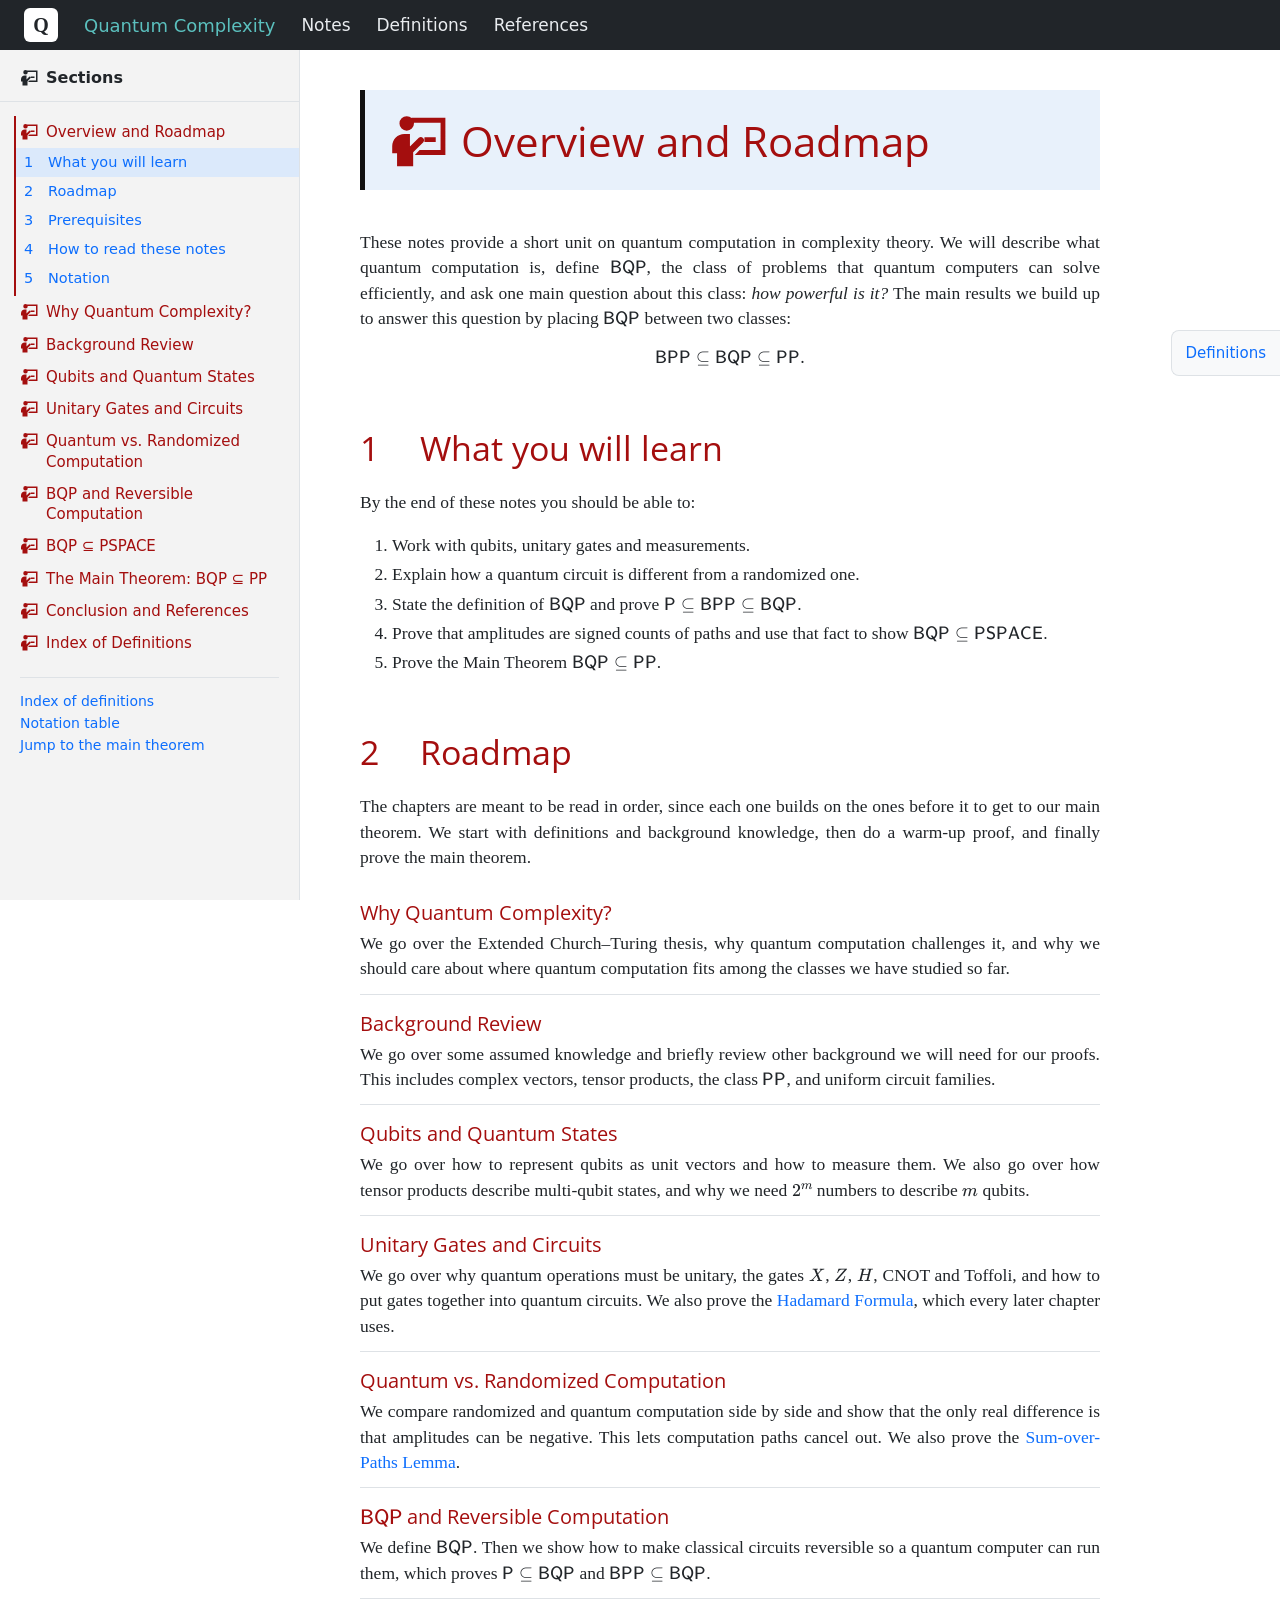
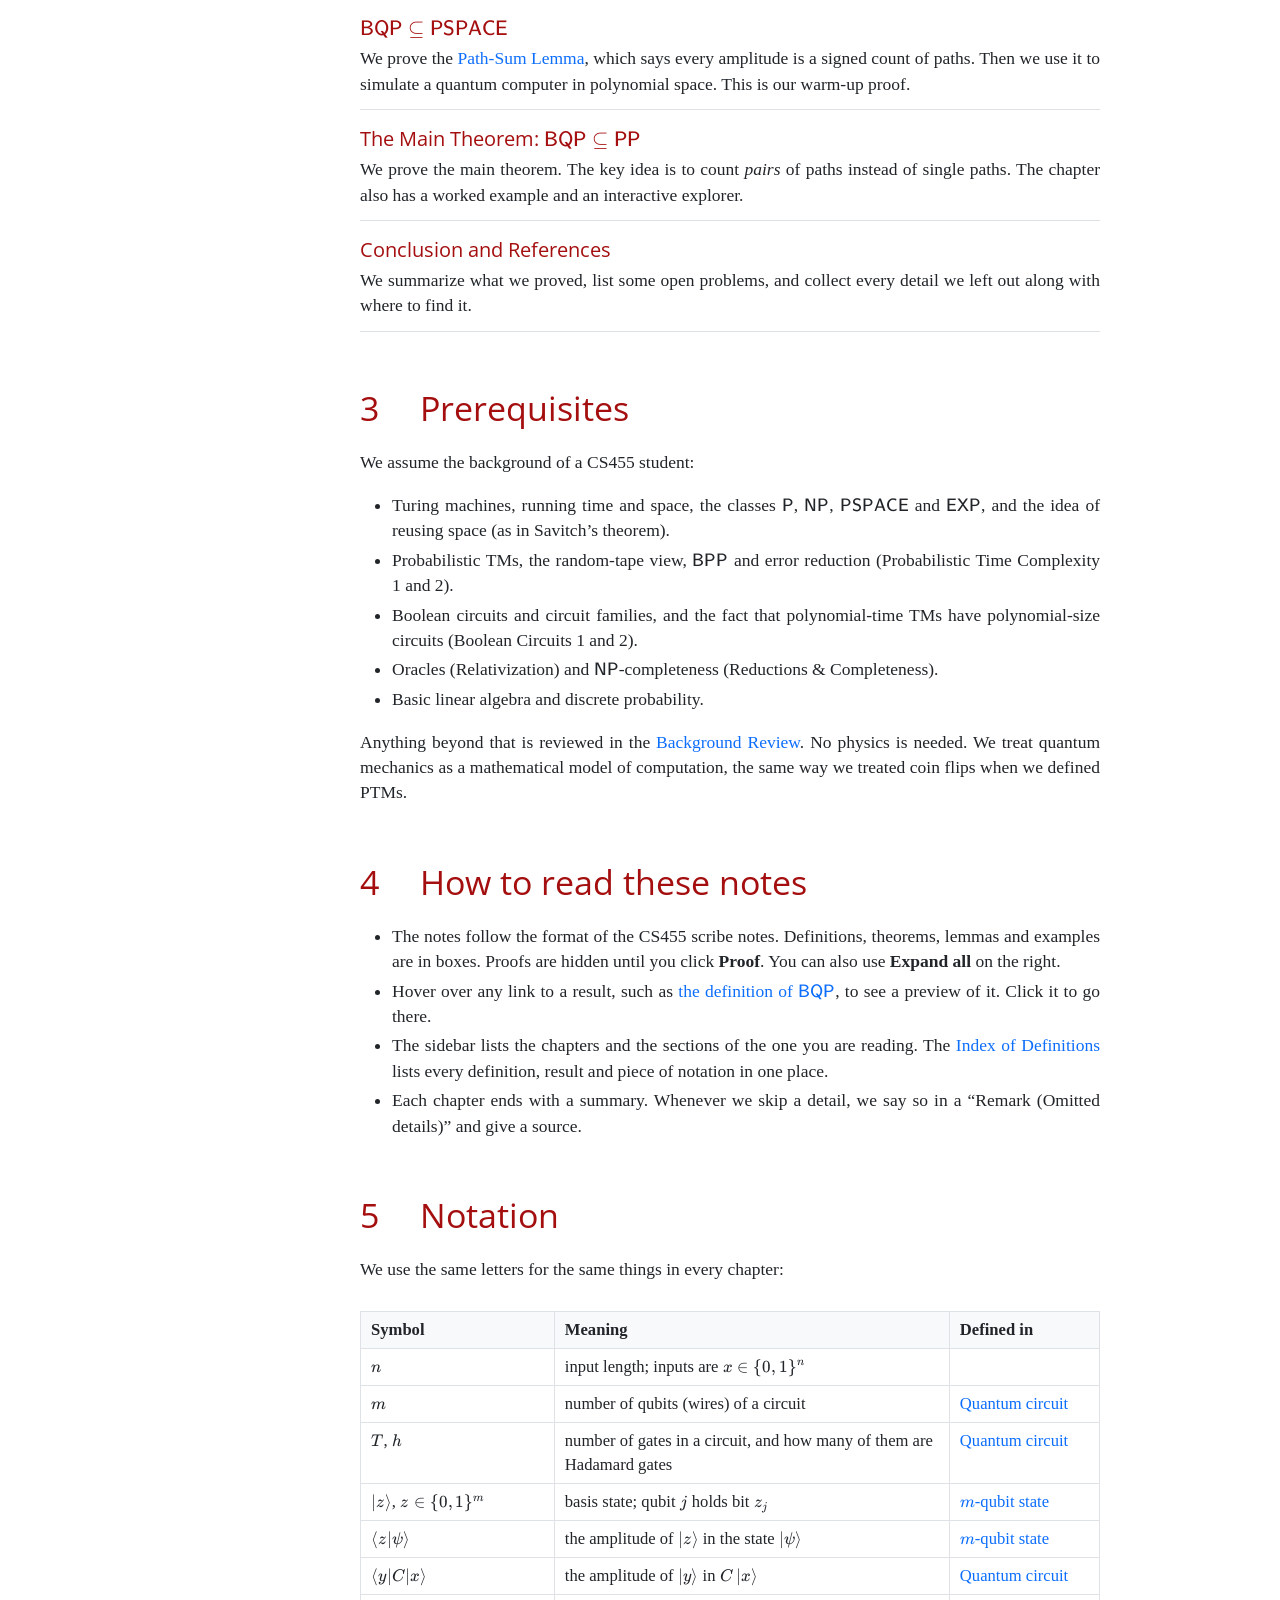
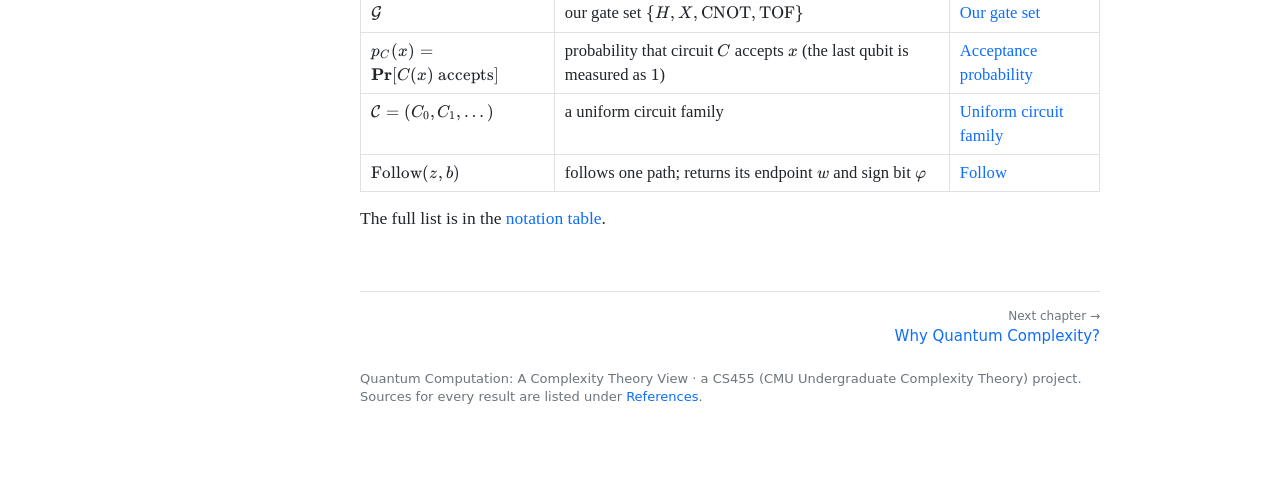
==== commit be3b47ab: "Remove exercises; rename sidebar heading to Sections Co-Authored-By: Claude Opus 5.5 <noreply@anthro" ====
--- a/index.html
+++ b/index.html
@@ -6,10 +6,10 @@
   <title>Quantum Computation: A Complexity Theory View</title>
   <link rel="icon" href="data:,">
   <link rel="stylesheet" href="assets/katex/katex.min.css">
-  <link rel="stylesheet" href="assets/site.css?v=5">
+  <link rel="stylesheet" href="assets/site.css?v=6">
   <script defer src="assets/katex/katex.min.js"></script>
   <script defer src="assets/katex/contrib/auto-render.min.js"></script>
-  <script defer src="assets/site.js?v=5"></script>
+  <script defer src="assets/site.js?v=6"></script>
 </head>
 <body>
 <main><div class="content">
@@ -70,10 +70,10 @@
 
 <h2 id="how-to-read">How to read these notes</h2>
 <ul>
-  <li>The notes follow the format of the CS455 scribe notes. Definitions, theorems, lemmas and examples are in boxes. Proofs and exercise solutions are hidden until you click <strong>Proof</strong> or <strong>Solution</strong>. You can also use <strong>Expand all</strong> on the right.</li>
+  <li>The notes follow the format of the CS455 scribe notes. Definitions, theorems, lemmas and examples are in boxes. Proofs are hidden until you click <strong>Proof</strong>. You can also use <strong>Expand all</strong> on the right.</li>
   <li>Hover over any link to a result, such as <a href="bqp.html#def-bqp">the definition of $\mathsf{BQP}$</a>, to see a preview of it. Click it to go there.</li>
   <li>The sidebar lists the chapters and the sections of the one you are reading. The <a href="glossary.html">Index of Definitions</a> lists every definition, result and piece of notation in one place.</li>
-  <li>Each chapter ends with a summary, and most have exercises. Whenever we skip a detail, we say so in a &ldquo;Remark (Omitted details)&rdquo; and give a source.</li>
+  <li>Each chapter ends with a summary. Whenever we skip a detail, we say so in a &ldquo;Remark (Omitted details)&rdquo; and give a source.</li>
 </ul>
 
 <h2 id="notation">Notation</h2>
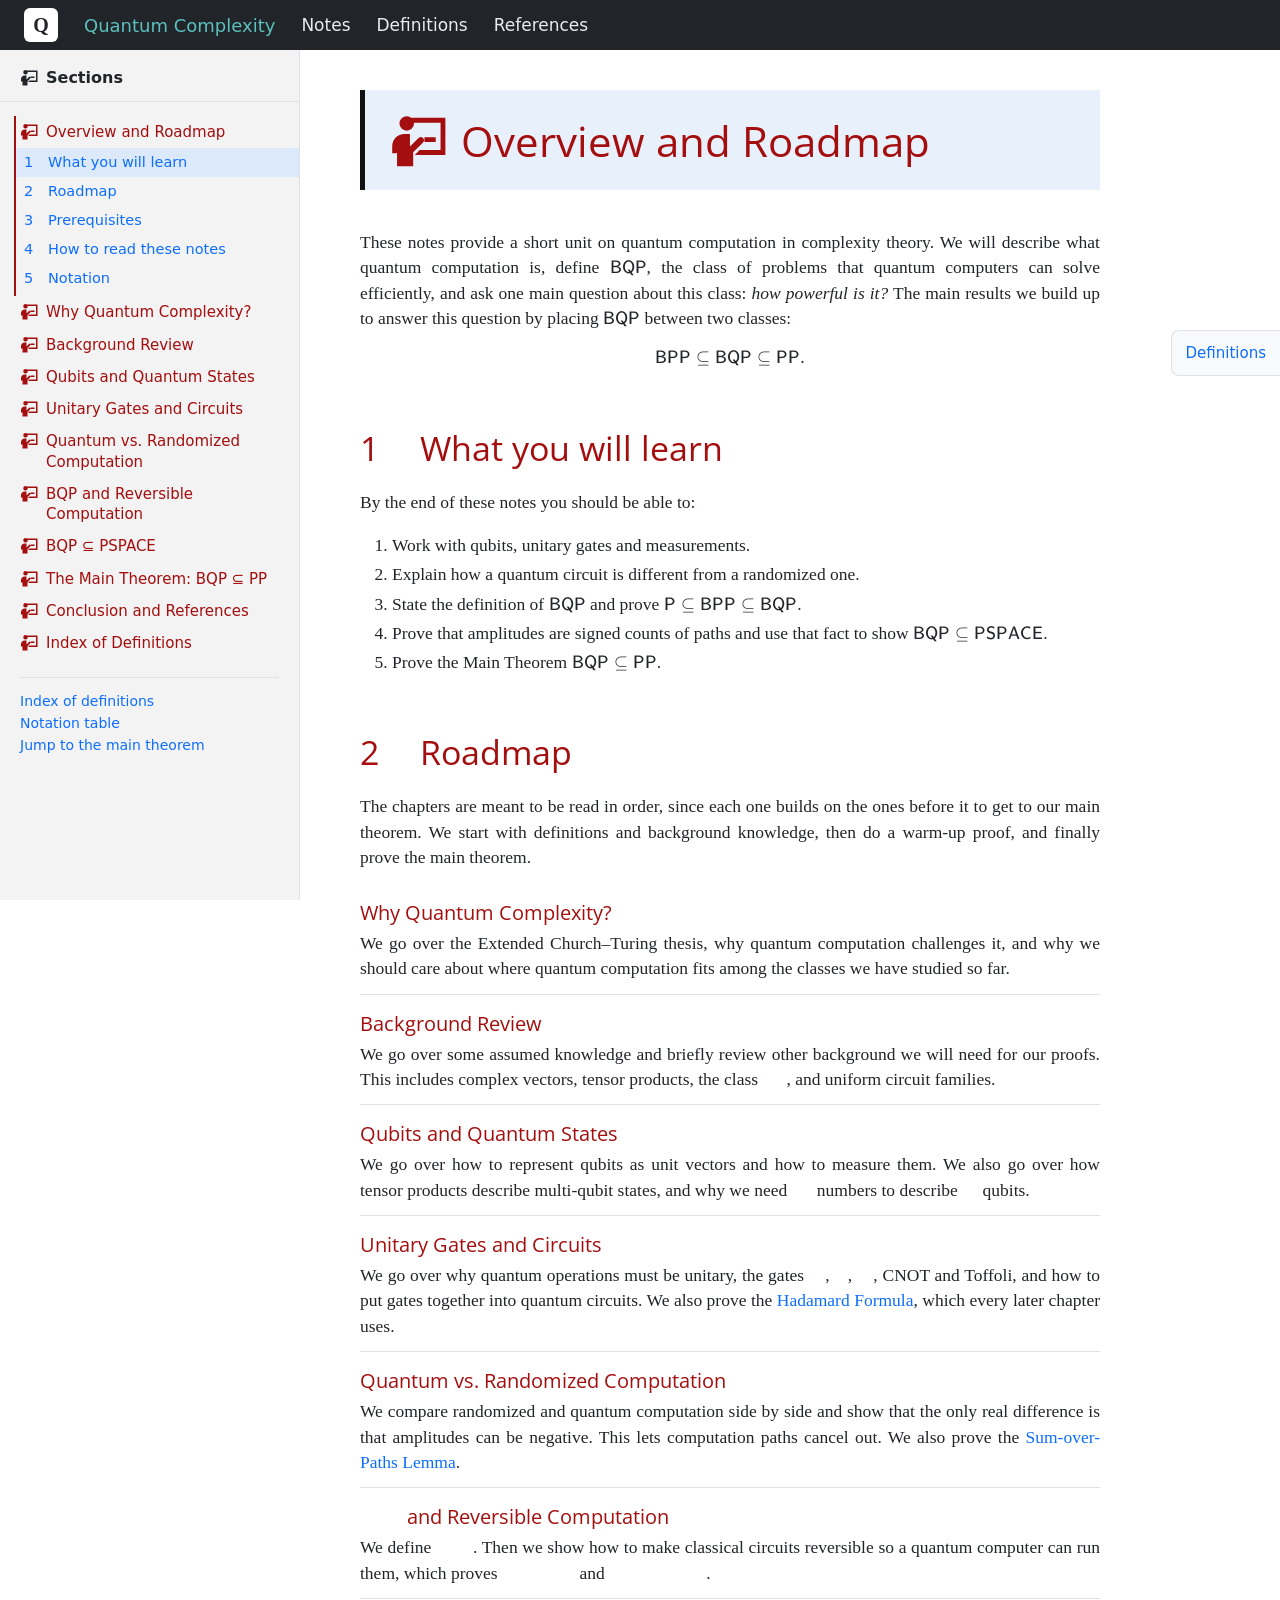
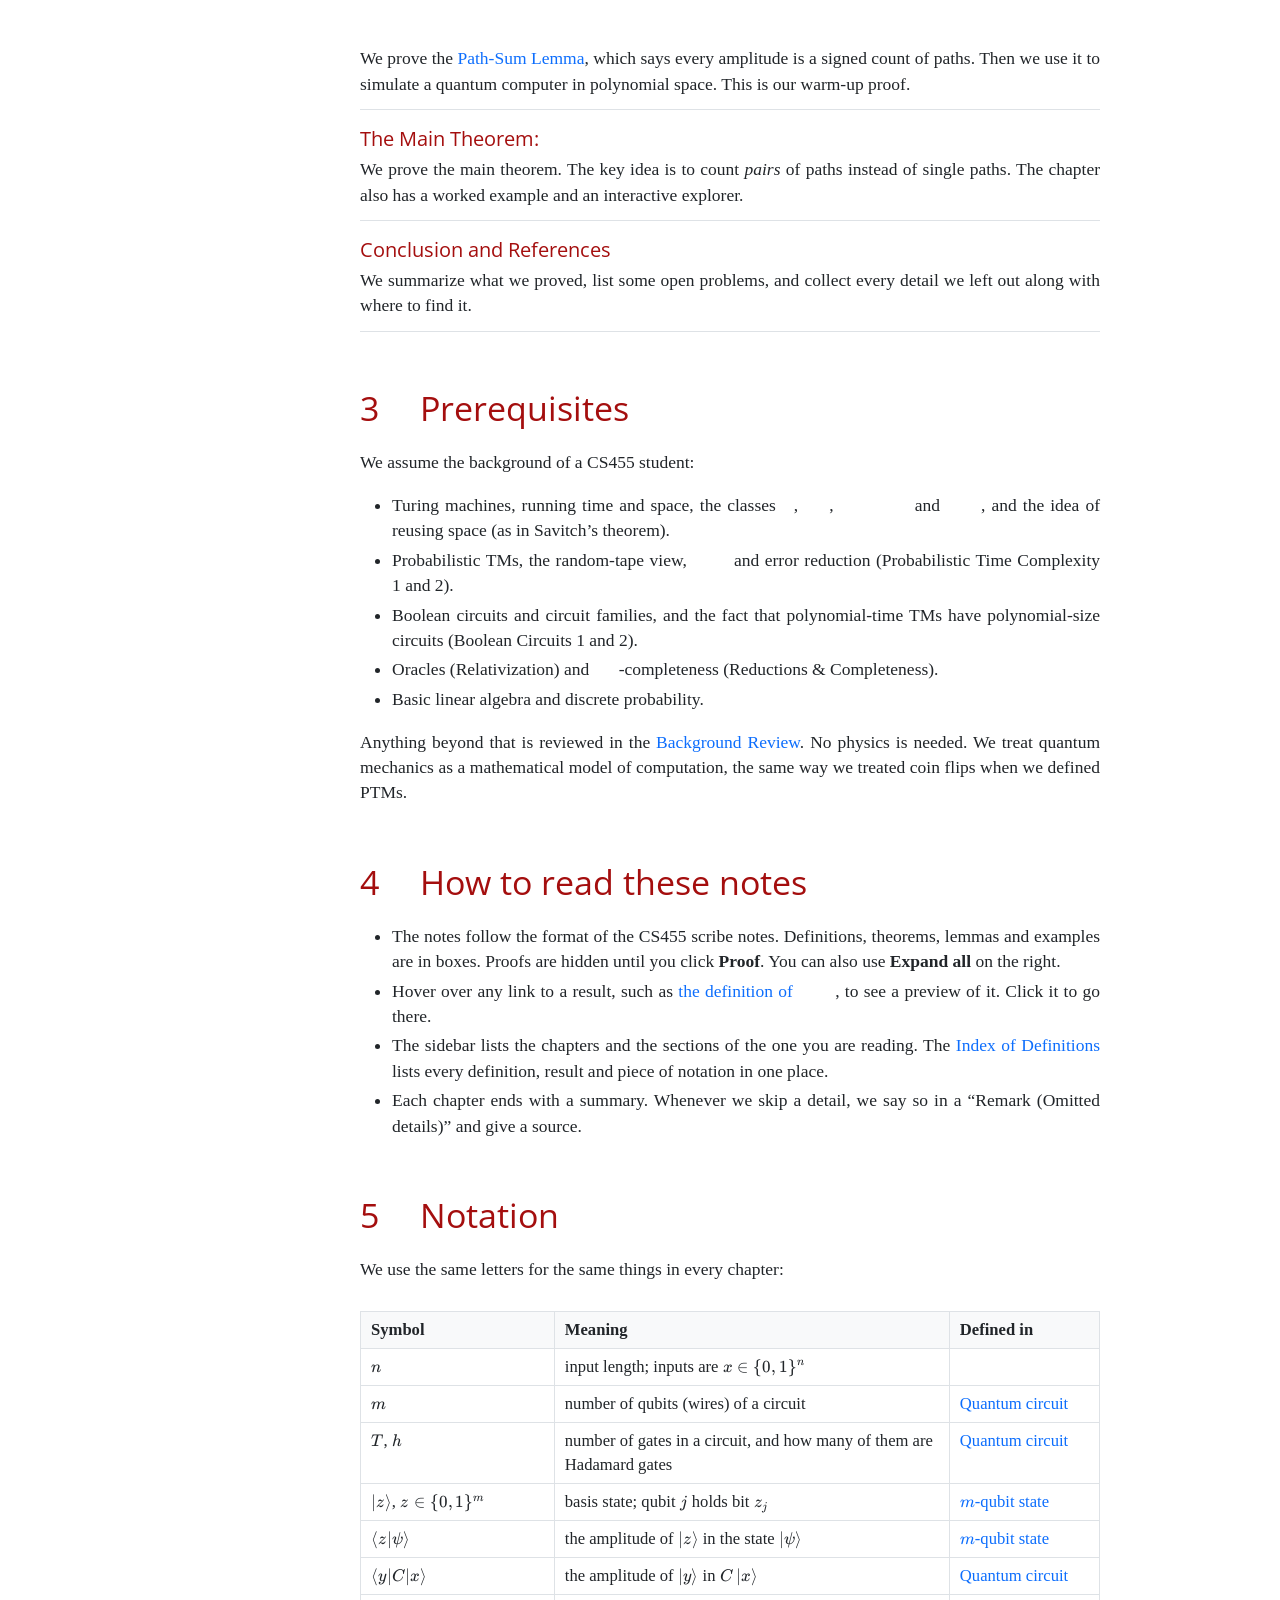
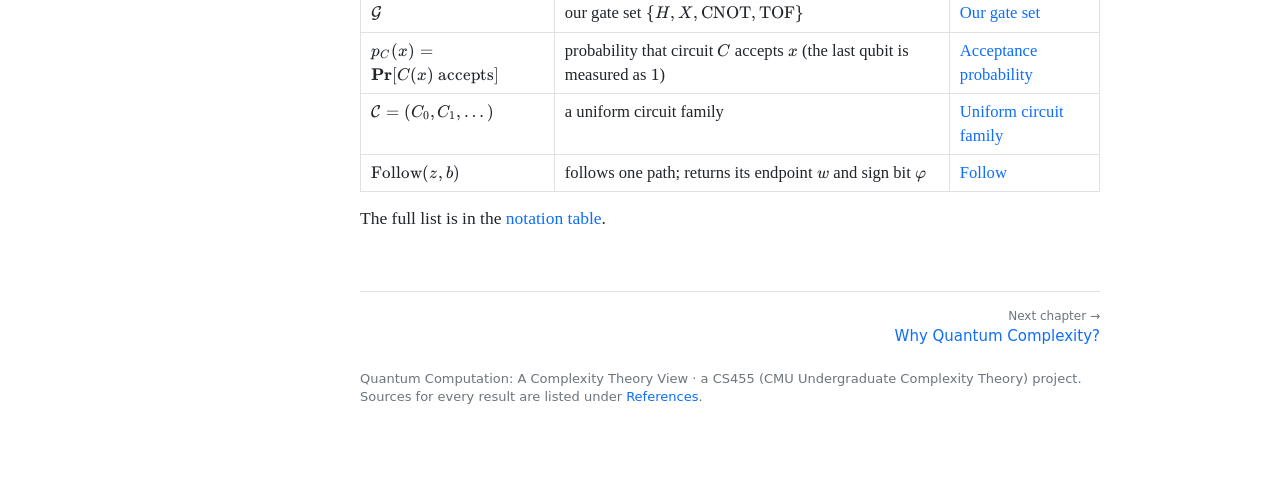
==== commit 3f277a13: "Rewrite 'Applying a gate to some qubits' in plain language Co-Authored-By: Claude Opus 5.5 <noreply@" ====
--- a/index.html
+++ b/index.html
@@ -6,10 +6,10 @@
   <title>Quantum Computation: A Complexity Theory View</title>
   <link rel="icon" href="data:,">
   <link rel="stylesheet" href="assets/katex/katex.min.css">
-  <link rel="stylesheet" href="assets/site.css?v=6">
+  <link rel="stylesheet" href="assets/site.css?v=7">
   <script defer src="assets/katex/katex.min.js"></script>
   <script defer src="assets/katex/contrib/auto-render.min.js"></script>
-  <script defer src="assets/site.js?v=6"></script>
+  <script defer src="assets/site.js?v=7"></script>
 </head>
 <body>
 <main><div class="content">
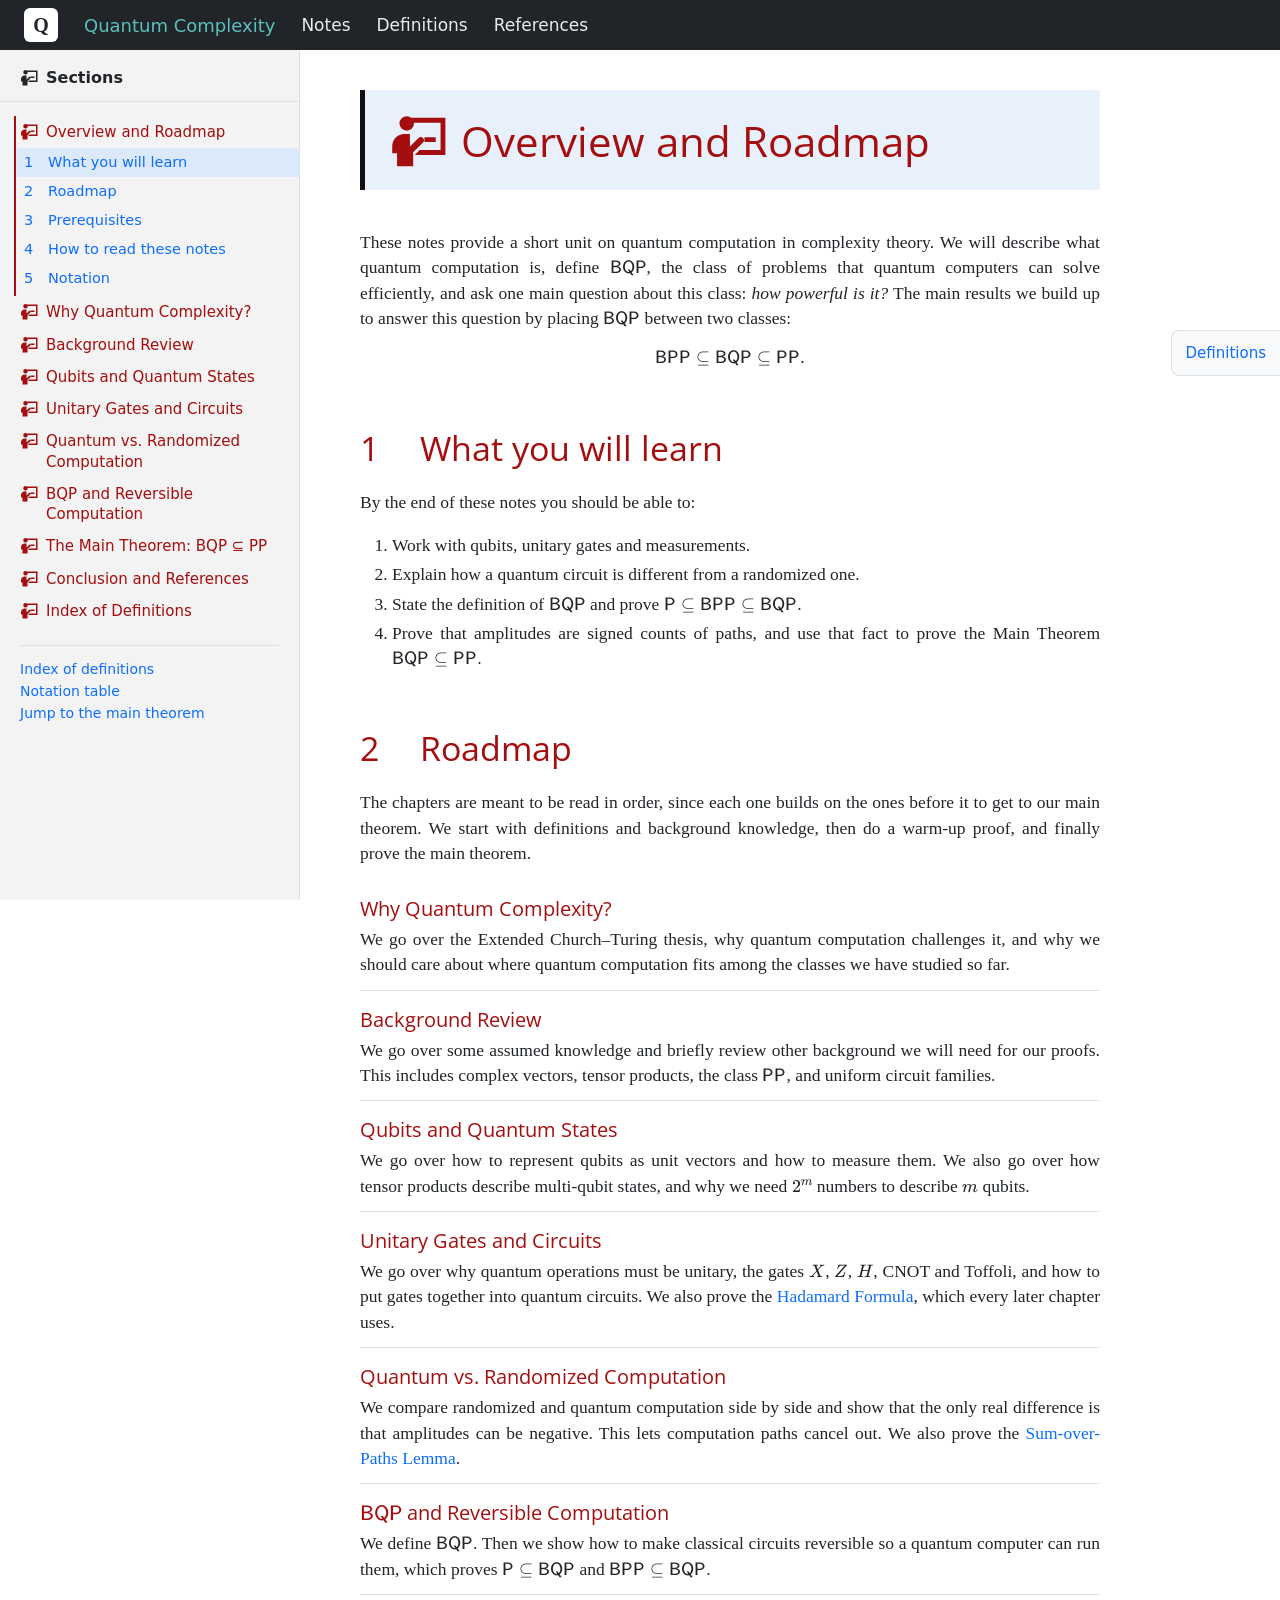
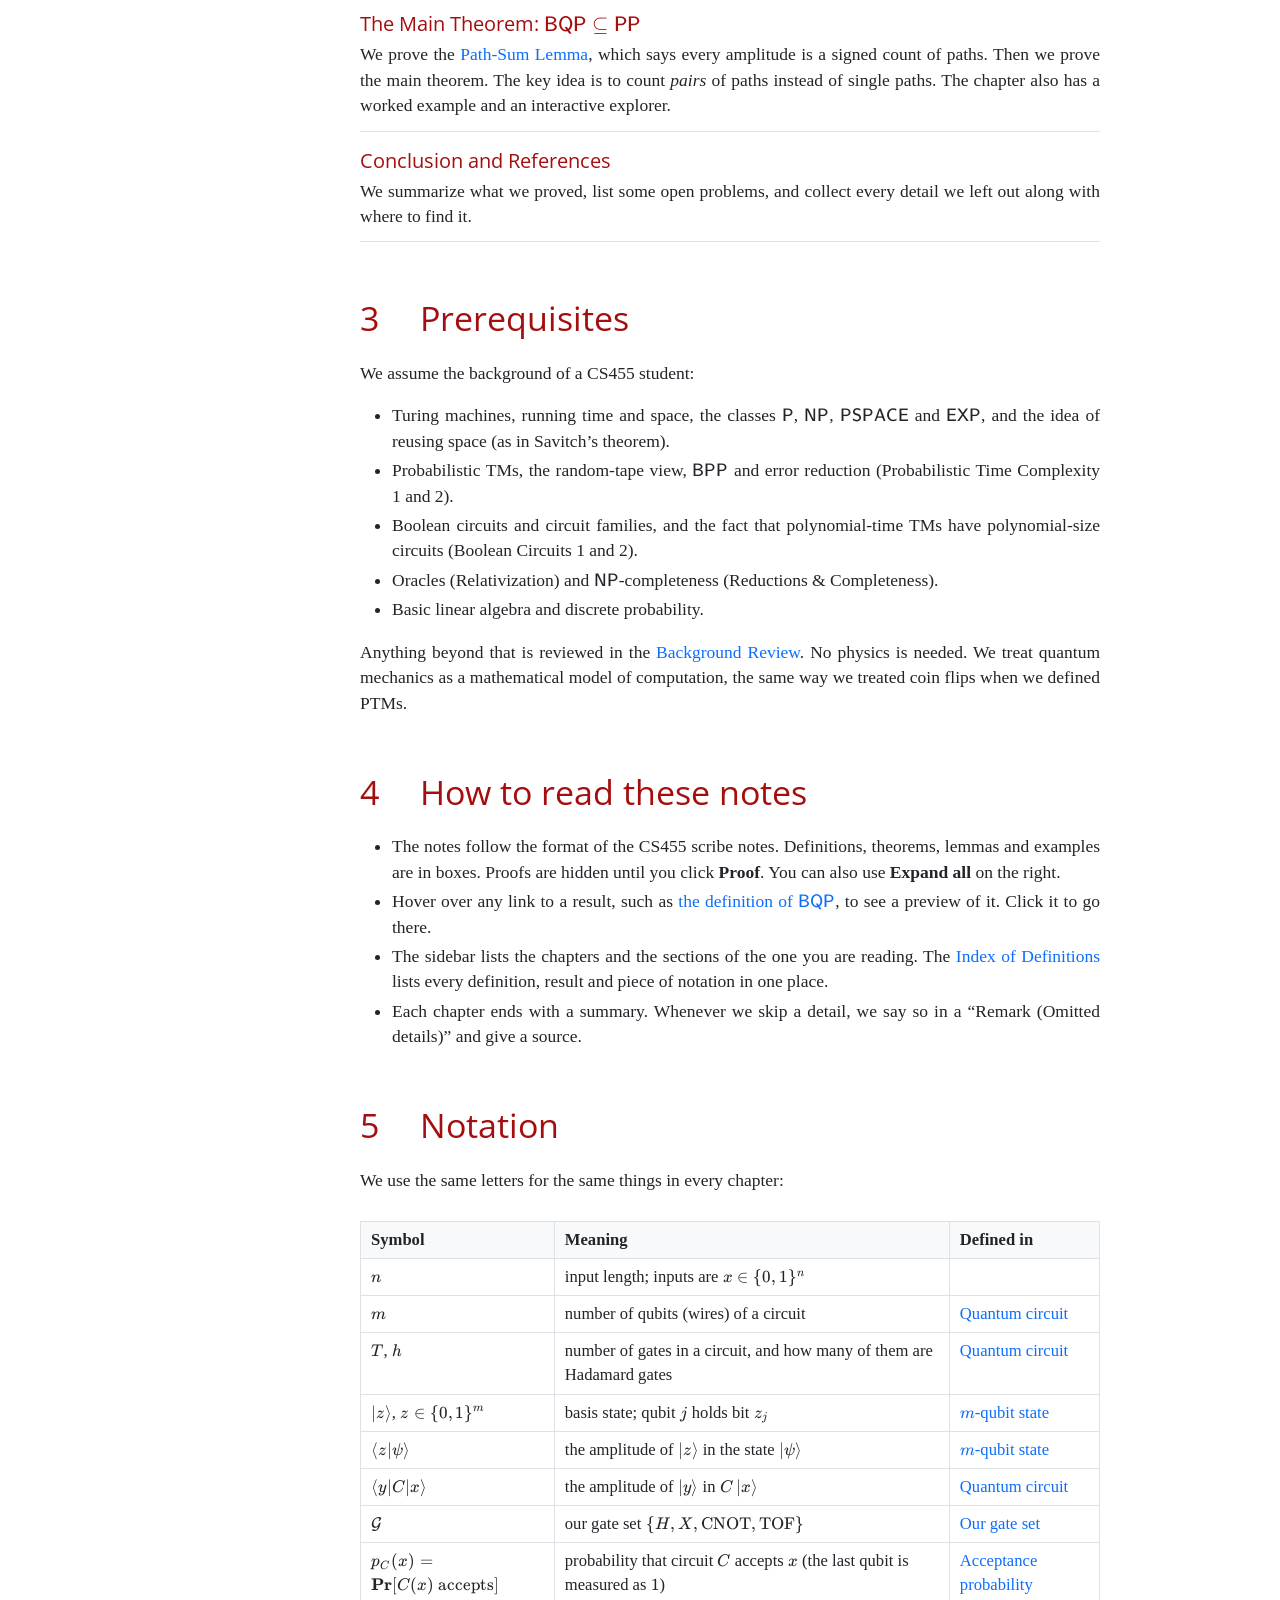
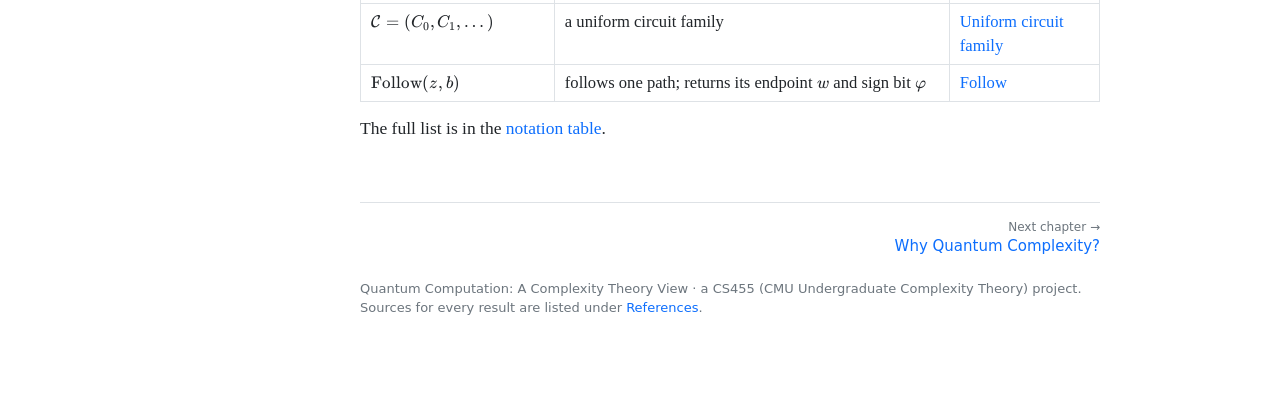
==== commit 83bd5182: "Merge path-sum material into the Main Theorem chapter; remove BQP ⊆ PSPACE chapter Co-Authored-By: C" ====
--- a/index.html
+++ b/index.html
@@ -6,10 +6,10 @@
   <title>Quantum Computation: A Complexity Theory View</title>
   <link rel="icon" href="data:,">
   <link rel="stylesheet" href="assets/katex/katex.min.css">
-  <link rel="stylesheet" href="assets/site.css?v=7">
+  <link rel="stylesheet" href="assets/site.css?v=9">
   <script defer src="assets/katex/katex.min.js"></script>
   <script defer src="assets/katex/contrib/auto-render.min.js"></script>
-  <script defer src="assets/site.js?v=7"></script>
+  <script defer src="assets/site.js?v=9"></script>
 </head>
 <body>
 <main><div class="content">
@@ -26,8 +26,7 @@
   <li>Work with qubits, unitary gates and measurements.</li>
   <li>Explain how a quantum circuit is different from a randomized one.</li>
   <li>State the definition of $\mathsf{BQP}$ and prove $\mathsf{P} \subseteq \mathsf{BPP} \subseteq \mathsf{BQP}$.</li>
-  <li>Prove that amplitudes are signed counts of paths and use that fact to show $\mathsf{BQP} \subseteq \mathsf{PSPACE}$.</li>
-  <li>Prove the Main Theorem $\mathsf{BQP} \subseteq \mathsf{PP}$.</li>
+    <li>Prove that amplitudes are signed counts of paths, and use that fact to prove the Main Theorem $\mathsf{BQP} \subseteq \mathsf{PP}$.</li>
 </ol>
 
 <h2 id="roadmap">Roadmap</h2>
@@ -49,10 +48,8 @@
     <p>We compare randomized and quantum computation side by side and show that the only real difference is that amplitudes can be negative. This lets computation paths cancel out. We also prove the <a href="interference.html#lem-paths">Sum-over-Paths Lemma</a>.</p></li>
   <li><h4><a href="bqp.html">$\mathsf{BQP}$ and Reversible Computation</a></h4>
     <p>We define $\mathsf{BQP}$. Then we show how to make classical circuits reversible so a quantum computer can run them, which proves $\mathsf{P}\subseteq\mathsf{BQP}$ and $\mathsf{BPP}\subseteq\mathsf{BQP}$.</p></li>
-  <li><h4><a href="pspace.html">$\mathsf{BQP}\subseteq\mathsf{PSPACE}$</a></h4>
-    <p>We prove the <a href="pspace.html#lem-pathsum">Path-Sum Lemma</a>, which says every amplitude is a signed count of paths. Then we use it to simulate a quantum computer in polynomial space. This is our warm-up proof.</p></li>
   <li><h4><a href="pp.html">The Main Theorem: $\mathsf{BQP}\subseteq\mathsf{PP}$</a></h4>
-    <p>We prove the main theorem. The key idea is to count <em>pairs</em> of paths instead of single paths. The chapter also has a worked example and an interactive explorer.</p></li>
+    <p>We prove the <a href="pp.html#lem-pathsum">Path-Sum Lemma</a>, which says every amplitude is a signed count of paths. Then we prove the main theorem. The key idea is to count <em>pairs</em> of paths instead of single paths. The chapter also has a worked example and an interactive explorer.</p></li>
   <li><h4><a href="conclusion.html">Conclusion and References</a></h4>
     <p>We summarize what we proved, list some open problems, and collect every detail we left out along with where to find it.</p></li>
 </ol>
@@ -89,7 +86,7 @@
   <tr><td>$\mathcal G$</td><td>our gate set $\{H, X, \mathrm{CNOT}, \mathrm{TOF}\}$</td><td><a href="gates.html#def-gateset">Our gate set</a></td></tr>
   <tr><td>$p_C(x) = \Pr[C(x)\text{ accepts}]$</td><td>probability that circuit $C$ accepts $x$ (the last qubit is measured as $1$)</td><td><a href="bqp.html#def-accept">Acceptance probability</a></td></tr>
   <tr><td>$\mathcal C = (C_0, C_1,\dots)$</td><td>a uniform circuit family</td><td><a href="background.html#def-uniform">Uniform circuit family</a></td></tr>
-  <tr><td>$\mathrm{Follow}(z,b)$</td><td>follows one path; returns its endpoint $w$ and sign bit $\varphi$</td><td><a href="pspace.html#def-follow">Follow</a></td></tr>
+  <tr><td>$\mathrm{Follow}(z,b)$</td><td>follows one path; returns its endpoint $w$ and sign bit $\varphi$</td><td><a href="pp.html#def-follow">Follow</a></td></tr>
 </table></div>
 <p>The full list is in the <a href="glossary.html#notation">notation table</a>.</p>
 
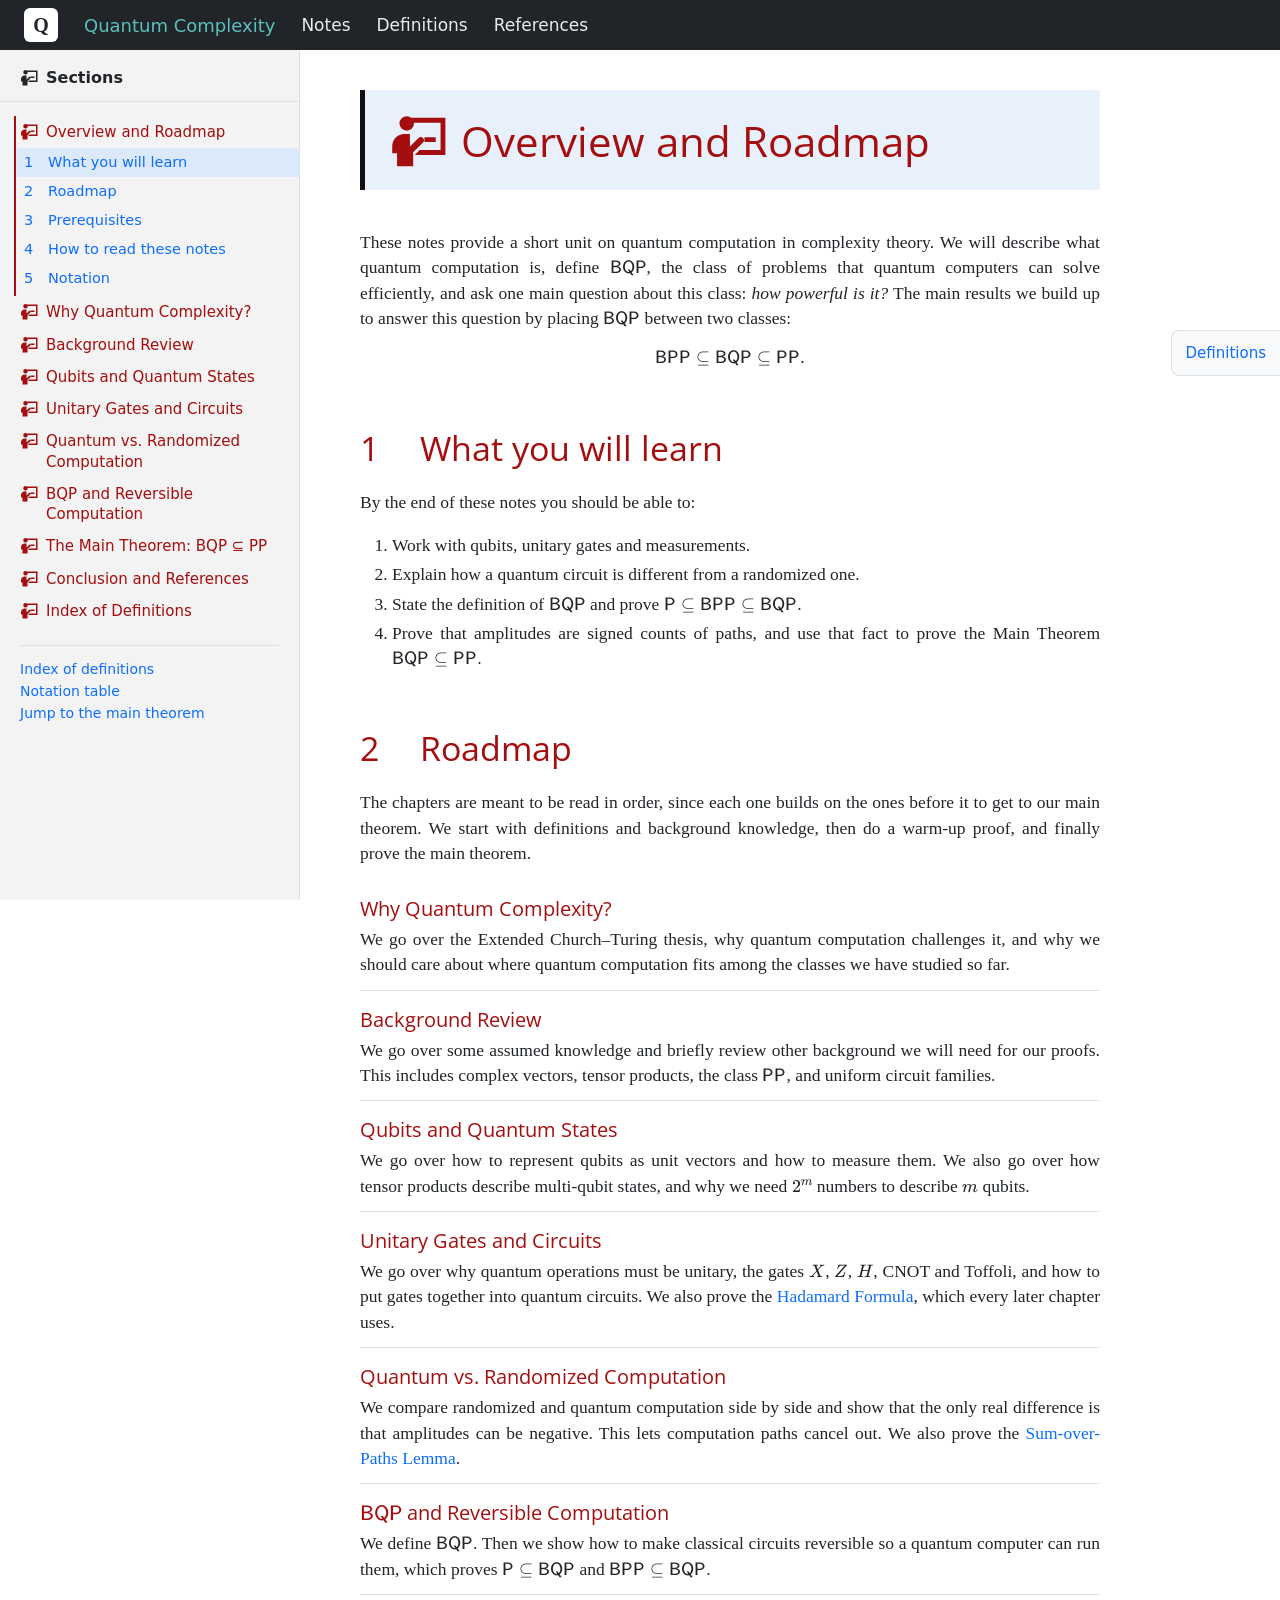
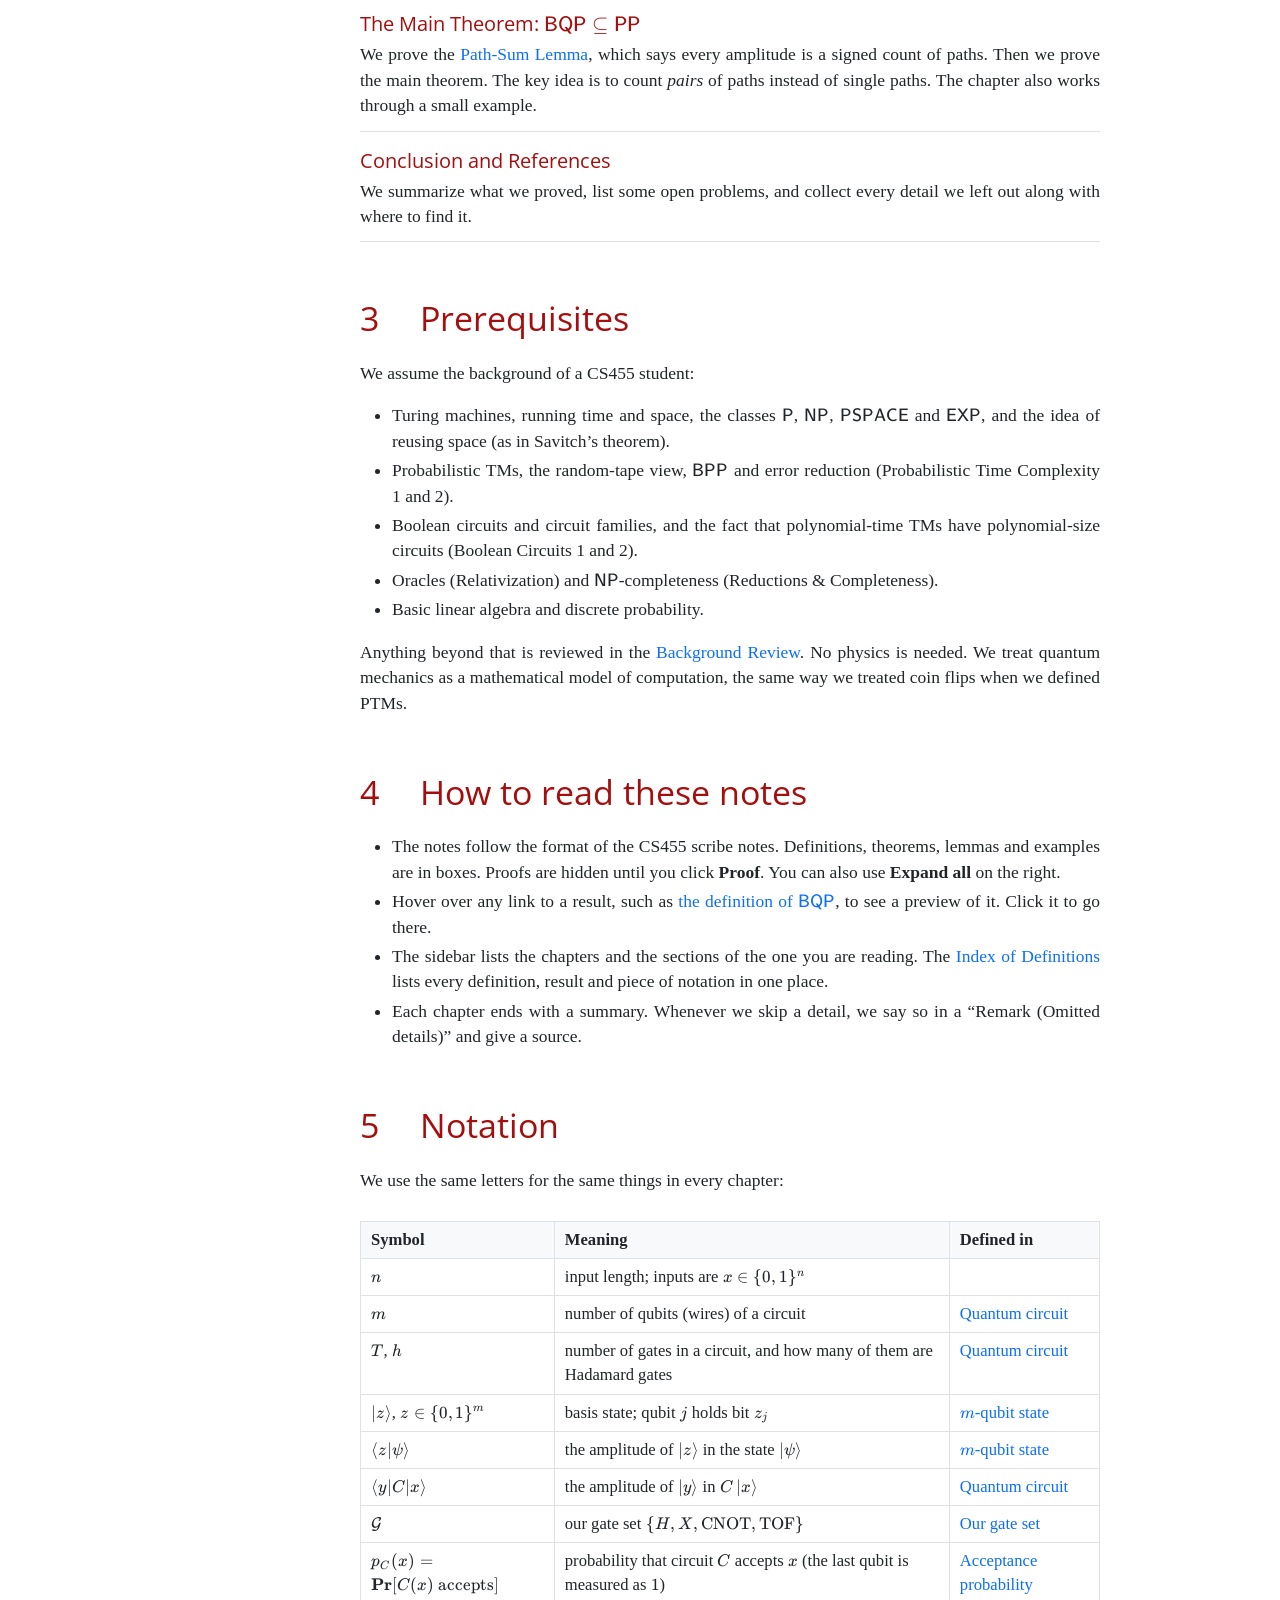
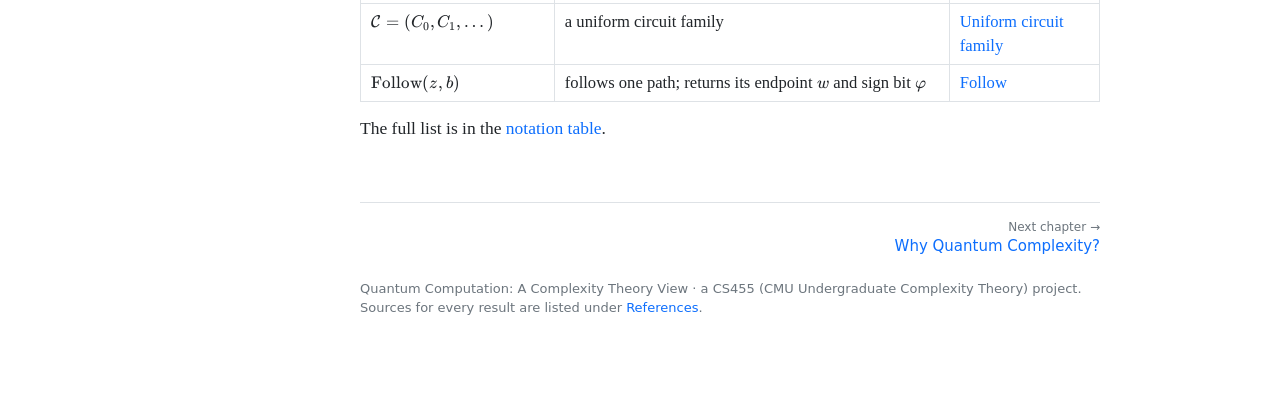
==== commit 8983799d: "Remove interactive explorers from the Main Theorem chapter Co-Authored-By: Claude Opus 5.5 <noreply@" ====
--- a/index.html
+++ b/index.html
@@ -49,7 +49,7 @@
   <li><h4><a href="bqp.html">$\mathsf{BQP}$ and Reversible Computation</a></h4>
     <p>We define $\mathsf{BQP}$. Then we show how to make classical circuits reversible so a quantum computer can run them, which proves $\mathsf{P}\subseteq\mathsf{BQP}$ and $\mathsf{BPP}\subseteq\mathsf{BQP}$.</p></li>
   <li><h4><a href="pp.html">The Main Theorem: $\mathsf{BQP}\subseteq\mathsf{PP}$</a></h4>
-    <p>We prove the <a href="pp.html#lem-pathsum">Path-Sum Lemma</a>, which says every amplitude is a signed count of paths. Then we prove the main theorem. The key idea is to count <em>pairs</em> of paths instead of single paths. The chapter also has a worked example and an interactive explorer.</p></li>
+    <p>We prove the <a href="pp.html#lem-pathsum">Path-Sum Lemma</a>, which says every amplitude is a signed count of paths. Then we prove the main theorem. The key idea is to count <em>pairs</em> of paths instead of single paths. The chapter also works through a small example.</p></li>
   <li><h4><a href="conclusion.html">Conclusion and References</a></h4>
     <p>We summarize what we proved, list some open problems, and collect every detail we left out along with where to find it.</p></li>
 </ol>
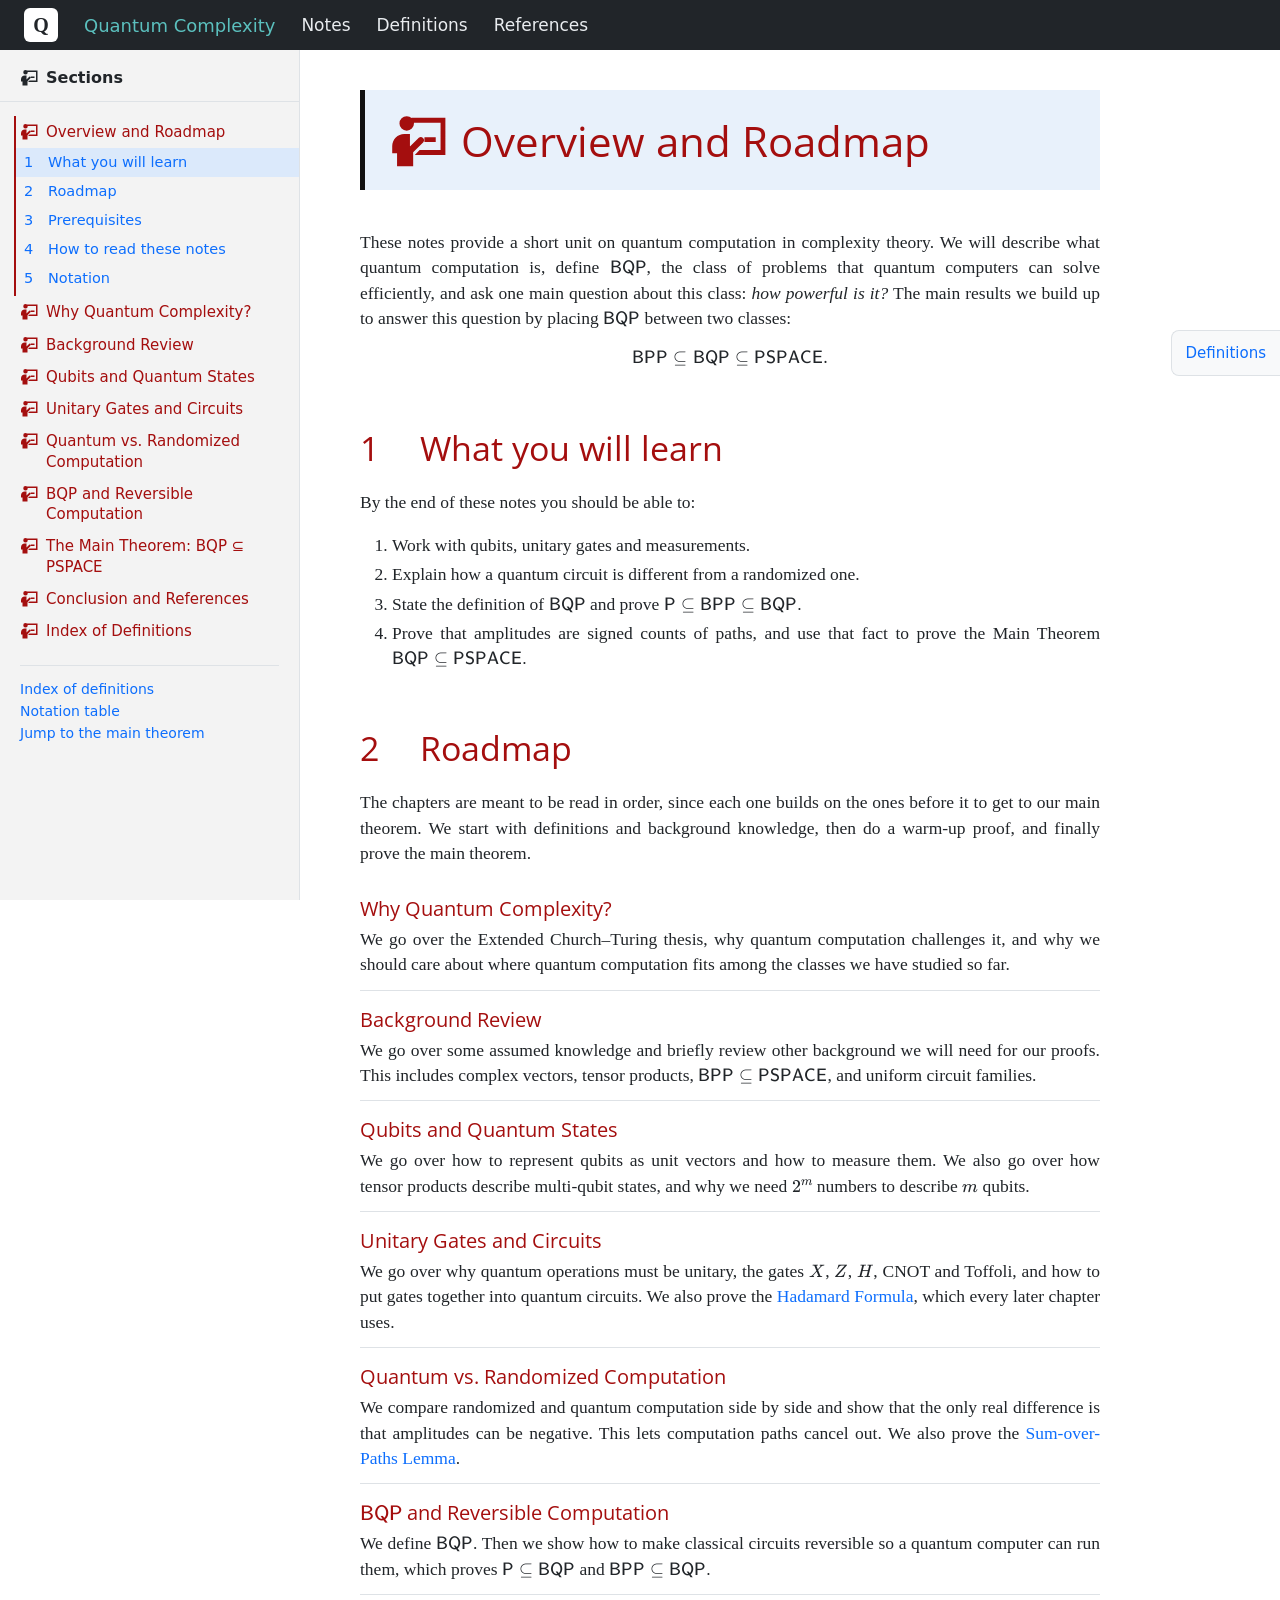
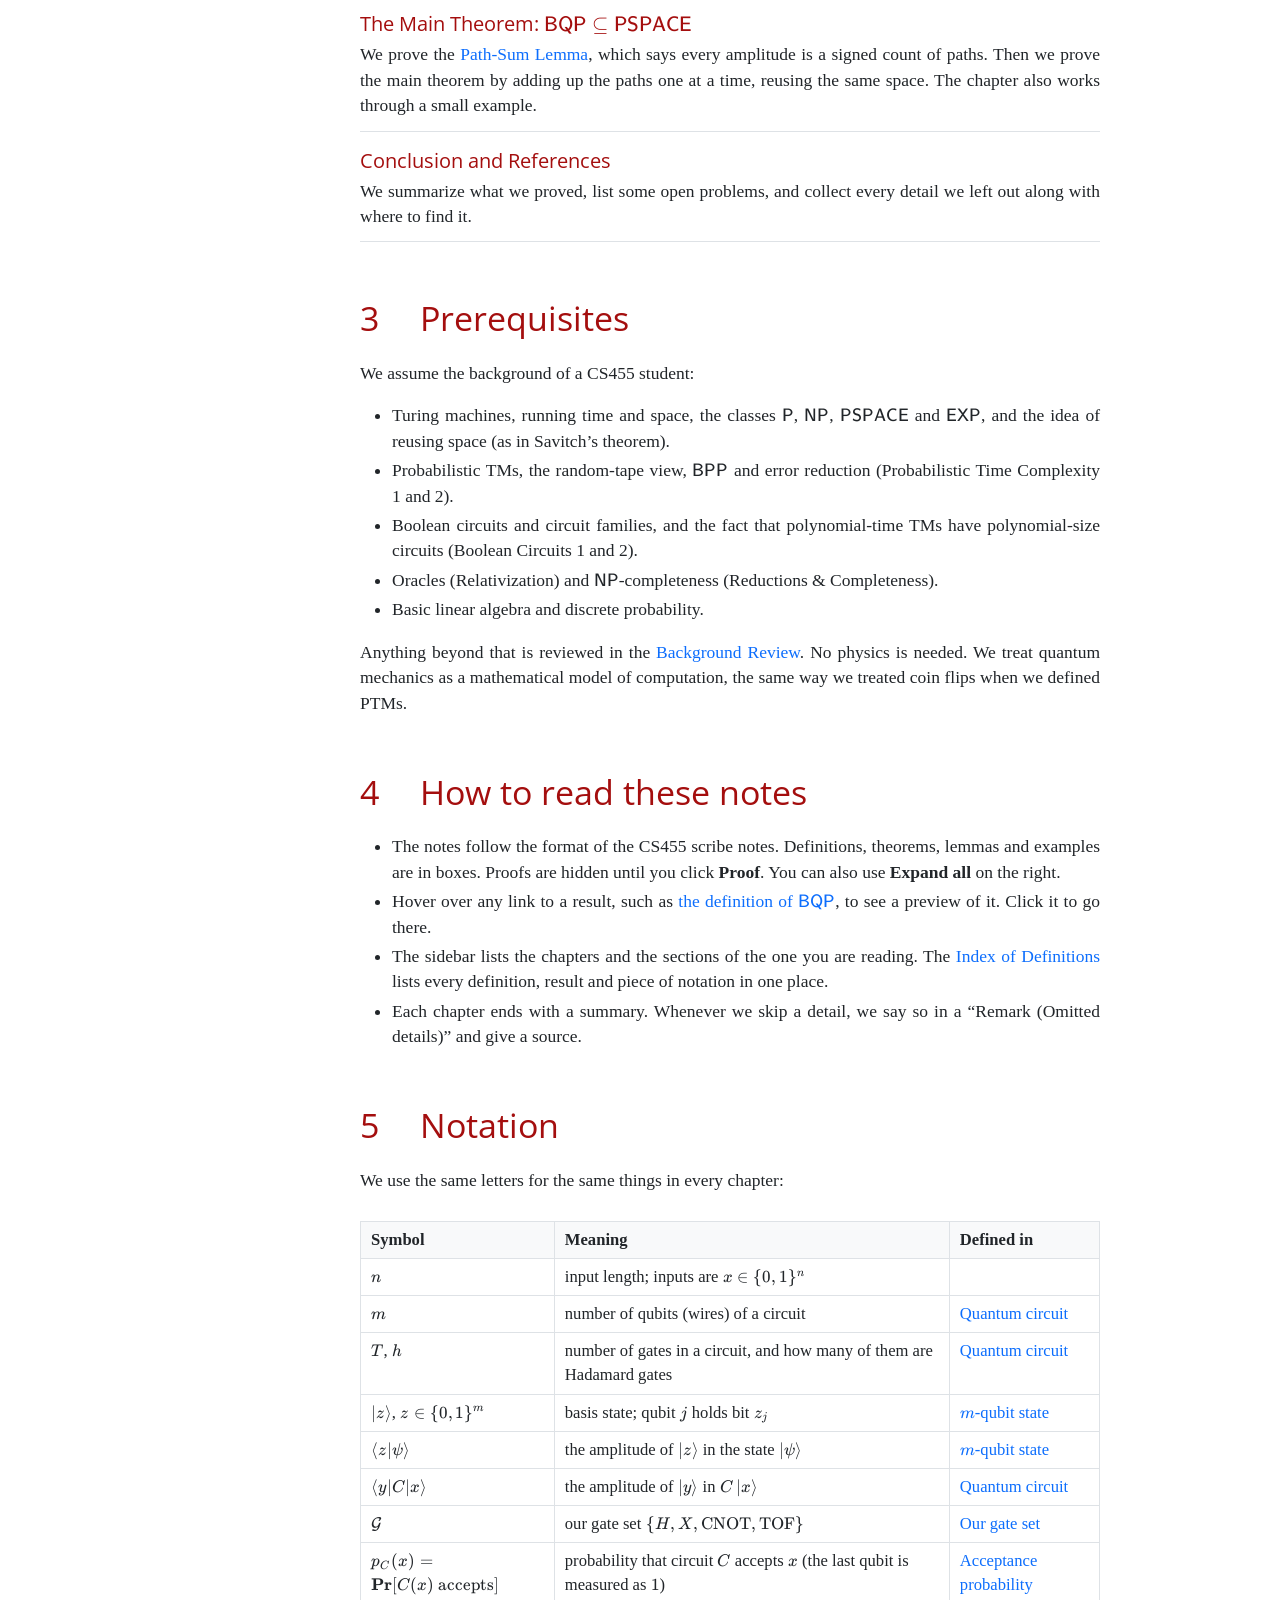
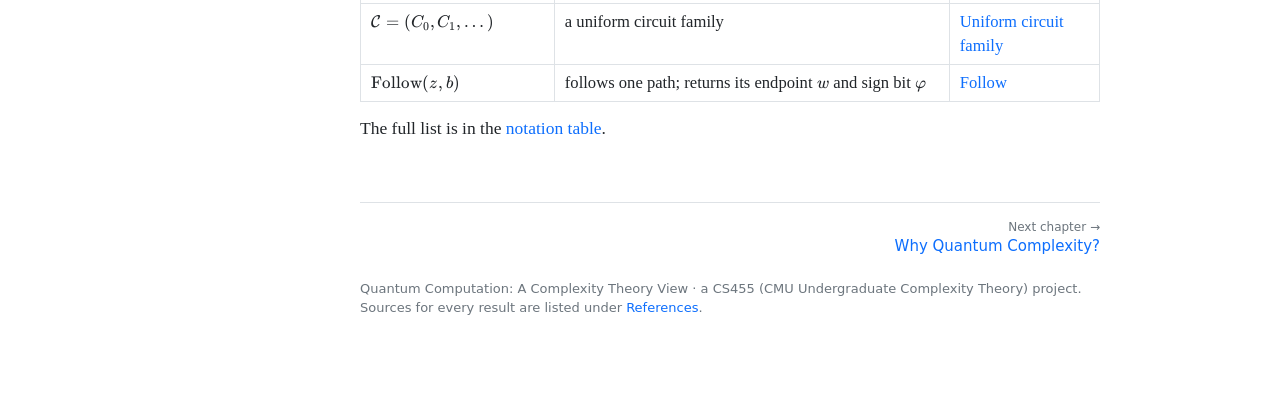
==== commit 9a85e7ed: "Make BQP ⊆ PSPACE the main theorem; drop PP from background and supporting pages Co-Authored-By: Cla" ====
--- a/index.html
+++ b/index.html
@@ -6,10 +6,10 @@
   <title>Quantum Computation: A Complexity Theory View</title>
   <link rel="icon" href="data:,">
   <link rel="stylesheet" href="assets/katex/katex.min.css">
-  <link rel="stylesheet" href="assets/site.css?v=9">
+  <link rel="stylesheet" href="assets/site.css?v=10">
   <script defer src="assets/katex/katex.min.js"></script>
   <script defer src="assets/katex/contrib/auto-render.min.js"></script>
-  <script defer src="assets/site.js?v=9"></script>
+  <script defer src="assets/site.js?v=10"></script>
 </head>
 <body>
 <main><div class="content">
@@ -18,7 +18,7 @@
 
 <p>These notes provide a short unit on quantum computation in complexity theory. We will describe what quantum computation is, define $\mathsf{BQP}$, the class of problems that quantum computers can solve efficiently, and ask one main question about this class:
   <em>how powerful is it?</em> The main results we build up to answer this question by placing $\mathsf{BQP}$ between two classes:
-$$\mathsf{BPP}\subseteq\mathsf{BQP}\subseteq\mathsf{PP}.$$</p>
+$$\mathsf{BPP}\subseteq\mathsf{BQP}\subseteq\mathsf{PSPACE}.$$</p>
 
 <h2 id="what-you-learn">What you will learn</h2>
 <p>By the end of these notes you should be able to:</p>
@@ -26,7 +26,7 @@
   <li>Work with qubits, unitary gates and measurements.</li>
   <li>Explain how a quantum circuit is different from a randomized one.</li>
   <li>State the definition of $\mathsf{BQP}$ and prove $\mathsf{P} \subseteq \mathsf{BPP} \subseteq \mathsf{BQP}$.</li>
-    <li>Prove that amplitudes are signed counts of paths, and use that fact to prove the Main Theorem $\mathsf{BQP} \subseteq \mathsf{PP}$.</li>
+    <li>Prove that amplitudes are signed counts of paths, and use that fact to prove the Main Theorem $\mathsf{BQP} \subseteq \mathsf{PSPACE}$.</li>
 </ol>
 
 <h2 id="roadmap">Roadmap</h2>
@@ -39,7 +39,7 @@
   <li><h4><a href="intro.html">Why Quantum Complexity?</a></h4>
     <p>We go over the Extended Church&ndash;Turing thesis, why quantum computation challenges it, and why we should care about where quantum computation fits among the classes we have studied so far.</p></li>
   <li><h4><a href="background.html">Background Review</a></h4>
-    <p>We go over some assumed knowledge and briefly review other background we will need for our proofs. This includes complex vectors, tensor products, the class $\mathsf{PP}$, and uniform circuit families.</p></li>
+    <p>We go over some assumed knowledge and briefly review other background we will need for our proofs. This includes complex vectors, tensor products, $\mathsf{BPP}\subseteq\mathsf{PSPACE}$, and uniform circuit families.</p></li>
   <li><h4><a href="states.html">Qubits and Quantum States</a></h4>
     <p>We go over how to represent qubits as unit vectors and how to measure them. We also go over how tensor products describe multi-qubit states, and why we need $2^m$ numbers to describe $m$ qubits.</p></li>
   <li><h4><a href="gates.html">Unitary Gates and Circuits</a></h4>
@@ -48,8 +48,8 @@
     <p>We compare randomized and quantum computation side by side and show that the only real difference is that amplitudes can be negative. This lets computation paths cancel out. We also prove the <a href="interference.html#lem-paths">Sum-over-Paths Lemma</a>.</p></li>
   <li><h4><a href="bqp.html">$\mathsf{BQP}$ and Reversible Computation</a></h4>
     <p>We define $\mathsf{BQP}$. Then we show how to make classical circuits reversible so a quantum computer can run them, which proves $\mathsf{P}\subseteq\mathsf{BQP}$ and $\mathsf{BPP}\subseteq\mathsf{BQP}$.</p></li>
-  <li><h4><a href="pp.html">The Main Theorem: $\mathsf{BQP}\subseteq\mathsf{PP}$</a></h4>
-    <p>We prove the <a href="pp.html#lem-pathsum">Path-Sum Lemma</a>, which says every amplitude is a signed count of paths. Then we prove the main theorem. The key idea is to count <em>pairs</em> of paths instead of single paths. The chapter also works through a small example.</p></li>
+  <li><h4><a href="pp.html">The Main Theorem: $\mathsf{BQP}\subseteq\mathsf{PSPACE}$</a></h4>
+    <p>We prove the <a href="pp.html#lem-pathsum">Path-Sum Lemma</a>, which says every amplitude is a signed count of paths. Then we prove the main theorem by adding up the paths one at a time, reusing the same space. The chapter also works through a small example.</p></li>
   <li><h4><a href="conclusion.html">Conclusion and References</a></h4>
     <p>We summarize what we proved, list some open problems, and collect every detail we left out along with where to find it.</p></li>
 </ol>
